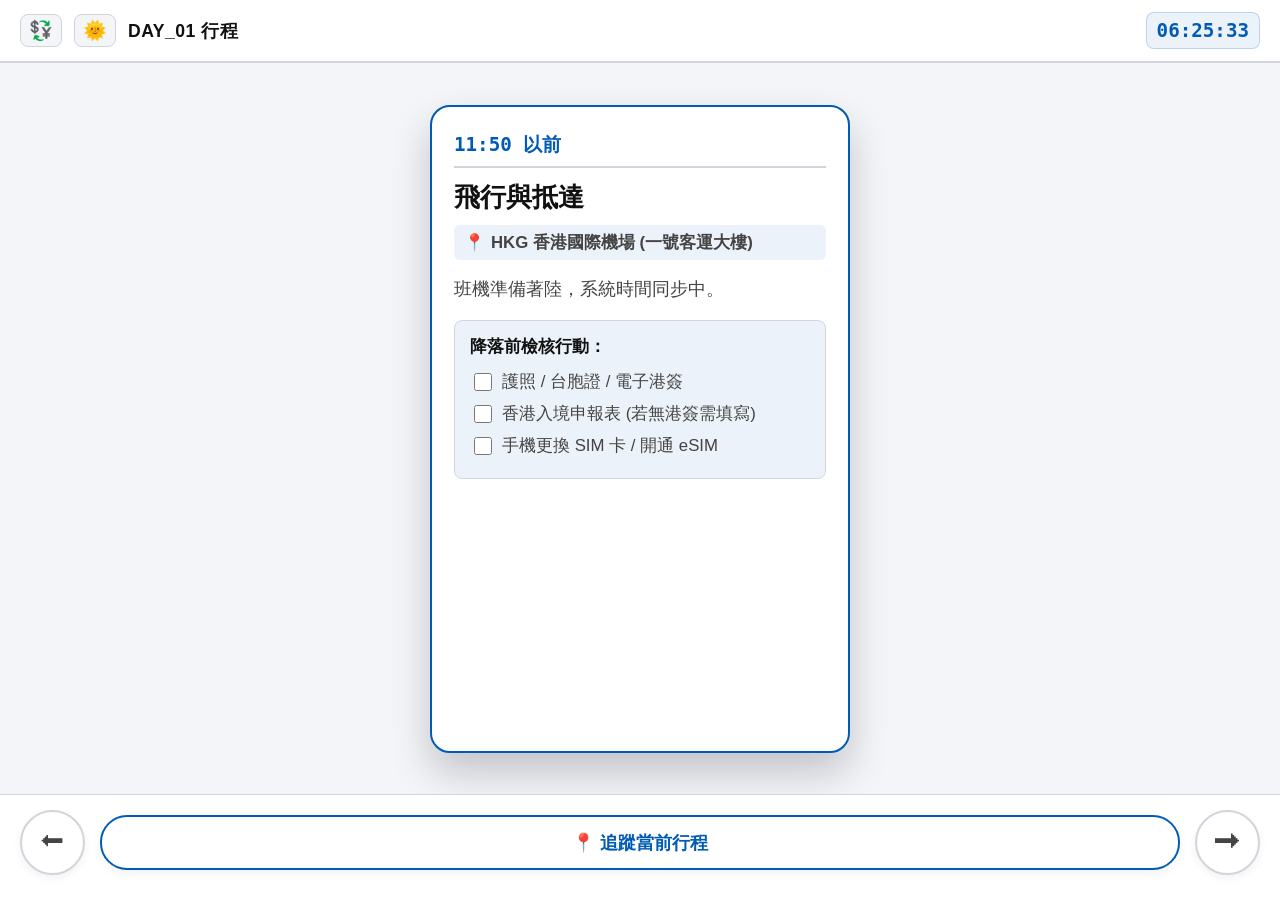
==== hk_day01.html @ 3b7c4118 "Add files via upload" ====
<!DOCTYPE html>
<html lang="zh-TW">
<head>
    <meta charset="UTF-8">
    <meta name="viewport" content="width=device-width, initial-scale=1.0">
    <title>HKG_DAY_01 | 香港登陸戰導覽</title>
    <style>
        :root {
            --bg-color: #f4f5f9;
            --text-main: #111111; 
            --text-sub: #444444;
            --tech-blue: #005bb5; 
            --tech-blue-light: rgba(0, 91, 181, 0.08);
            --card-bg: #ffffff;
            --border-color: #d1d5db;
            --tag-time: #e3f2fd;
            --tag-money: #fce4ec;
            --tag-star: #fff8e1;
            --tag-tip: #e8f5e9;
            --plan-b-bg: #fff3e0;
            --plan-b-border: #ffb74d;
        }

        /* 🌙 深色模式變數 */
        body.dark-mode {
            --bg-color: #121212; --text-main: #e0e0e0; --text-sub: #a0a0a0;
            --card-bg: #1e1e1e; --border-color: #333333;
            --tech-blue: #4da8da; --tech-blue-light: rgba(77, 168, 218, 0.15);
            --tag-time: #1a365d; --tag-money: #4a148c; --tag-star: #f57f17; --tag-tip: #1b5e20;
            --plan-b-bg: #3e2723; --plan-b-border: #ff9800;
        }

        body {
            background-color: var(--bg-color); color: var(--text-main);
            font-family: -apple-system, BlinkMacSystemFont, "Segoe UI", Roboto, sans-serif;
            margin: 0; padding: 0; height: 100vh; display: flex; flex-direction: column; overflow: hidden;
            transition: background-color 0.3s ease;
        }

        /* 頂部資訊列 */
        .sys-header {
            padding: 12px 20px; background: var(--card-bg); border-bottom: 2px solid var(--border-color);
            display: flex; justify-content: space-between; align-items: center; z-index: 20; position: relative;
            transition: background 0.3s ease, border-color 0.3s ease;
        }
        .header-left { display: flex; align-items: center; gap: 12px; }
        h1 { font-size: 1.1rem; font-weight: 800; margin: 0; color: var(--text-main); letter-spacing: 0.5px; }
        .theme-toggle { background: var(--bg-color); border: 1px solid var(--border-color); border-radius: 8px; font-size: 1.2rem; cursor: pointer; padding: 4px 8px; transition: all 0.2s; }
        .theme-toggle:active { transform: scale(0.9); }
        #live-clock { font-family: 'Consolas', monospace; font-size: 1.2rem; font-weight: 900; color: var(--tech-blue); background: var(--tech-blue-light); padding: 6px 10px; border-radius: 8px; border: 1px solid rgba(0, 91, 181, 0.2); }

        /* 💱 即時匯率面板 (浮動) */
        .currency-panel {
            position: absolute; top: 65px; left: 15px; background: var(--card-bg);
            border: 2px solid var(--tech-blue); border-radius: 12px; padding: 15px;
            box-shadow: 0 10px 30px rgba(0,0,0,0.2); z-index: 100;
            display: none; flex-direction: column; gap: 10px; width: 230px;
            transform-origin: top left; animation: scaleIn 0.2s ease-out forwards;
        }
        .currency-panel.show { display: flex; }
        .currency-panel input { padding: 10px; border: 1px solid var(--border-color); border-radius: 6px; font-size: 1.1rem; width: 100%; box-sizing: border-box; background: var(--bg-color); color: var(--text-main); font-weight: bold; }
        .currency-panel input:focus { outline: none; border-color: var(--tech-blue); }
        
        @keyframes scaleIn { from { opacity: 0; transform: scale(0.9); } to { opacity: 1; transform: scale(1); } }

        /* 卡牌疊放區 */
        .card-stack { flex-grow: 1; position: relative; display: flex; justify-content: center; align-items: center; perspective: 1000px; overflow: hidden; width: 100%; z-index: 1; }
        .card {
            position: absolute; width: 88%; max-width: 420px; height: 72vh; background: var(--card-bg);
            border: 2px solid var(--border-color); border-radius: 20px; padding: 25px 22px;
            box-shadow: 0 15px 35px rgba(0,0,0,0.1); display: flex; flex-direction: column; box-sizing: border-box;
            transition: transform 0.4s cubic-bezier(0.25, 0.8, 0.25, 1), opacity 0.4s ease, background 0.3s ease;
            opacity: 0; pointer-events: none; transform: translateX(100%) scale(0.9) rotate(4deg); overflow-y: auto; -webkit-overflow-scrolling: touch;
        }
        .card::-webkit-scrollbar { width: 4px; }
        .card::-webkit-scrollbar-thumb { background: var(--border-color); border-radius: 4px; }
        
        .card.active { opacity: 1; transform: translateX(0) scale(1) rotate(0deg); pointer-events: auto; border-color: var(--tech-blue); box-shadow: 0 20px 40px rgba(0, 0, 0, 0.2); z-index: 5; }
        .card.prev { transform: translateX(-100%) scale(0.9) rotate(-4deg); opacity: 0; z-index: 4; }

        /* 排版樣式 */
        .time { display: inline-block; font-family: 'Consolas', monospace; font-size: 1.2rem; font-weight: 800; color: var(--tech-blue); border-bottom: 2px solid var(--border-color); padding-bottom: 8px; margin-bottom: 12px; }
        .title { font-size: 1.65rem; font-weight: 800; margin: 0 0 10px 0; line-height: 1.35; color: var(--text-main); }
        .location-bar { display: flex; align-items: center; font-size: 1.05rem; font-weight: 700; color: var(--text-sub); margin-bottom: 15px; background: var(--tech-blue-light); padding: 6px 10px; border-radius: 6px; }
        .location-bar::before { content: '📍'; margin-right: 6px; }
        .desc { font-size: 1.1rem; color: var(--text-sub); margin: 0; line-height: 1.7; flex-grow: 1; }

        /* 🚀 戰術動線圖與時間軸 */
        .indoor-map { margin: 15px 0; background: var(--bg-color); border: 1px dashed var(--tech-blue); border-radius: 8px; padding: 15px; position: relative; transition: background 0.3s ease; }
        .indoor-map-title { font-family: 'Consolas', monospace; font-size: 0.95rem; color: var(--tech-blue); font-weight: bold; border-bottom: 1px solid rgba(0, 91, 181, 0.2); padding-bottom: 8px; margin-bottom: 15px; display: flex; align-items: center; gap: 8px; }
        .indoor-map-title::before { content: ''; display: inline-block; width: 8px; height: 8px; background: var(--tech-blue); animation: pulse 1.5s infinite; }
        .path-container { display: flex; flex-direction: column; position: relative; padding-left: 10px; }
        .path-node { display: flex; align-items: flex-start; gap: 15px; position: relative; padding-bottom: 20px; }
        .path-node:not(:last-child)::before { content: ''; position: absolute; left: 7px; top: 20px; bottom: 0; width: 2px; background: var(--border-color); }
        .p-dot { width: 16px; height: 16px; background: var(--card-bg); border: 3px solid var(--border-color); border-radius: 50%; z-index: 2; margin-top: 4px; }
        .path-node.active .p-dot { border-color: var(--tech-blue); background: var(--tech-blue); box-shadow: 0 0 12px rgba(0, 91, 181, 0.4); transform: scale(1.2); }
        .p-label { font-size: 1.05rem; font-weight: 600; color: var(--text-sub); line-height: 1.4; }
        .path-node.active .p-label { color: var(--text-main); font-weight: 800; }
        .p-sub { display: block; font-size: 0.95rem; font-weight: normal; color: var(--tech-blue); margin-top: 4px; }

        /* 儀表板數據文字 (DAY_01 專屬) */
        .live-data-row { display: flex; justify-content: space-between; align-items: center; margin-bottom: 12px; }
        .live-data-label { font-weight: bold; color: var(--text-sub); font-size: 1.05rem; }
        .live-data-value { font-size: 1.3rem; font-family: 'Consolas', monospace; font-weight: 900; }

        /* 標籤與備案 */
        .checklist { margin: 15px 0; padding: 12px 15px; background: var(--tech-blue-light); border: 1px solid var(--border-color); border-radius: 8px; }
        .checklist-title { font-weight: 800; color: var(--text-main); margin-bottom: 8px; font-size: 1.05rem; }
        .checklist label { display: flex; align-items: flex-start; margin-bottom: 8px; font-size: 1.05rem; color: var(--text-sub); line-height: 1.4;}
        .checklist input[type="checkbox"] { margin-right: 10px; width: 18px; height: 18px; margin-top: 3px; flex-shrink: 0;}

        .plan-b { margin-top: 15px; padding: 12px 15px; background: var(--plan-b-bg); border-left: 5px solid var(--plan-b-border); border-radius: 4px; font-size: 1.05rem; }
        .plan-b-title { font-weight: 800; color: #e65100; margin-bottom: 5px; font-size: 1.05rem; display: flex; align-items: center; gap: 6px; }

        .info-group { margin-top: 15px; display: flex; flex-direction: column; gap: 12px; }
        .tag-row { display: flex; align-items: flex-start; gap: 10px; }
        .tag { flex-shrink: 0; font-size: 0.95rem; font-weight: 800; padding: 4px 8px; border-radius: 6px; white-space: nowrap; }
        .tag-row p { margin: 0; font-size: 1.05rem; line-height: 1.5; color: var(--text-main); }
        .tag.t-time { background: var(--tag-time); color: #0277bd; }
        .tag.t-money { background: var(--tag-money); color: #c2185b; }
        .tag.t-star { background: var(--tag-star); color: #e65100; }
        .tag.t-tip { background: var(--tag-tip); color: #2e7d32; }

        body.dark-mode .tag.t-time { color: #81d4fa; }
        body.dark-mode .tag.t-money { color: #f48fb1; }
        body.dark-mode .tag.t-star { color: #ffcc80; }
        body.dark-mode .tag.t-tip { color: #a5d6a7; }

        /* 預算框 (DAY_01 專屬) */
        .data-box { margin-top: 20px; background: var(--bg-color); border: 1px solid var(--border-color); border-left: 5px solid var(--tech-blue); padding: 15px; font-family: 'Consolas', monospace; font-size: 1.05rem; display: flex; flex-direction: column; gap: 8px; border-radius: 6px; }
        body.dark-mode .data-box { background: #222; border-color: #444; }
        .data-box .total { margin-top: 8px; padding-top: 8px; border-top: 1px dashed var(--border-color); font-weight: 800; font-size: 1.25rem; color: #d93025; }

        /* 零流量 GPS 導航按鈕 */
        .nav-btn {
            display: flex; align-items: center; justify-content: center; width: 100%; padding: 14px 0;
            background: var(--card-bg); border: 2px solid var(--tech-blue); color: var(--tech-blue); border-radius: 10px;
            font-family: 'Consolas', monospace; font-size: 1.05rem; font-weight: 800; text-decoration: none;
            margin-top: 20px; transition: all 0.2s; gap: 8px; flex-shrink: 0;
        }
        .nav-btn:active { background: var(--tech-blue); color: #fff; transform: scale(0.98); }
        .nav-btn::before { content: '🗺️'; font-size: 1.2rem; }

        /* 底部操作按鈕 */
        .controls { padding: 15px 20px 25px 20px; display: flex; justify-content: space-between; align-items: center; background: var(--card-bg); border-top: 1px solid var(--border-color); z-index: 10; transition: background 0.3s ease; }
        .btn { width: 65px; height: 65px; border-radius: 50%; background: var(--card-bg); border: 2px solid var(--border-color); box-shadow: 0 4px 10px rgba(0,0,0,0.05); display: flex; justify-content: center; align-items: center; font-size: 1.6rem; color: var(--text-sub); cursor: pointer; transition: all 0.2s; -webkit-tap-highlight-color: transparent; }
        .btn:active { transform: scale(0.9); }
        .btn-center { flex-grow: 1; margin: 0 15px; height: 55px; border-radius: 27px; font-size: 1.15rem; border-color: var(--tech-blue); color: var(--tech-blue); font-weight: 800; }
        .btn-center:active { background: var(--tech-blue); color: #fff; }

        @keyframes pulse { 0%, 100% { opacity: 0.3; } 50% { opacity: 1; } }
    </style>
</head>
<body>

    <div class="sys-header">
        <div class="header-left">
            <button class="theme-toggle" id="btn-currency" onclick="toggleCurrency()" title="開啟匯率換算">💱</button>
            <button class="theme-toggle" id="theme-btn" onclick="toggleTheme()" title="切換深淺色">🌞</button>
            <h1>DAY_01 行程</h1>
        </div>
        <span id="live-clock">00:00:00</span>

        <div id="currency-panel" class="currency-panel">
            <div style="font-size: 0.95rem; font-weight: 800; color: var(--tech-blue); border-bottom: 1px dashed var(--border-color); padding-bottom: 5px;">匯率換算 (HKD ➔ TWD)</div>
            <input type="number" id="hkd-input" placeholder="輸入 HKD 金額" oninput="calcCurrency()">
            <div style="display: flex; justify-content: space-between; align-items: baseline; margin-top: 5px;">
                <span style="font-size: 0.9rem; color: var(--text-sub);">約合台幣：</span>
                <span style="font-size: 1.3rem; font-weight: 900; color: #d93025; font-family: 'Consolas', monospace;"><span id="twd-output">0</span></span>
            </div>
            <small id="rate-display" style="color:var(--text-sub); text-align: right; font-size: 0.75rem; display: block; margin-top: 4px;">準備獲取即時網路匯率...</small>
        </div>
    </div>

    <div class="card-stack" id="stack" onclick="closeCurrencyPanel()">
        
        <div class="card" data-start="00:00" data-end="11:50">
            <span class="time">11:50 以前</span>
            <h3 class="title">飛行與抵達</h3>
            <div class="location-bar">HKG 香港國際機場 (一號客運大樓)</div>
            <div class="desc">
                班機準備著陸，系統時間同步中。
                <div class="checklist">
                    <div class="checklist-title">降落前檢核行動：</div>
                    <label><input type="checkbox"> 護照 / 台胞證 / 電子港簽</label>
                    <label><input type="checkbox"> 香港入境申報表 (若無港簽需填寫)</label>
                    <label><input type="checkbox"> 手機更換 SIM 卡 / 開通 eSIM</label>
                </div>
            </div>
        </div>

        <div class="card" data-start="11:50" data-end="13:00">
            <span class="time">11:50 - 13:00</span>
            <h3 class="title">入境、領行李、緩衝</h3>
            <div class="location-bar">抵港大堂 (Arrival Hall)</div>
            <div class="desc">
                跟隨頭頂「抵港/行李認領」黃色指標前進。
                <div class="info-group">
                    <div class="tag-row"><span class="tag t-time">⏱ 耗時</span><p>預估通關與等行李約需 1 小時 10 分鐘。</p></div>
                </div>
            </div>
        </div>

        <div class="card" data-start="13:00" data-end="13:10">
            <span class="time">13:00 - 13:10</span>
            <h3 class="title">交通票券購入</h3>
            <div class="location-bar">接機大堂 A/B 區「客務中心」</div>
            <div class="desc">
                出海關抵達大廳後，完全不需要上下樓層。
                
                <div class="indoor-map">
                    <div class="indoor-map-title">TACTICAL ROUTE: 機場室內動線</div>
                    <div class="path-container">
                        <div class="path-node">
                            <div class="p-dot"></div>
                            <div class="p-label">海關檢查 & 綠色通道</div>
                        </div>
                        <div class="path-node active">
                            <div class="p-dot"></div>
                            <div class="p-label">
                                接機大堂 (Arrival Hall)
                                <span class="p-sub">📍 目標：走到大堂中央「圓形客務中心」購票</span>
                            </div>
                        </div>
                        <div class="path-node">
                            <div class="p-dot"></div>
                            <div class="p-label">
                                機場快線月台
                                <span class="p-sub">👉 買完票「正前方大門」直走即達</span>
                            </div>
                        </div>
                    </div>
                </div>

                <div class="data-box">
                    <span>> 項目: 機場快線車票 (機場 ➔ 香港站)</span>
                    <span class="total">> 總計: $170 HKD</span>
                </div>
            </div>
        </div>

        <div class="card" data-start="13:10" data-end="13:35">
            <span class="time">13:10 - 13:35</span>
            <h3 class="title">搭乘機場快線</h3>
            <div class="location-bar">往市區方向 (機場 ➔ 香港站)</div>
            <div class="desc">
                班次密集，每 10-15 分鐘一班車。車程極快，僅需 24 分鐘直達市區。
                
                <div class="indoor-map">
                    <div class="indoor-map-title">AEL LIVE SCHEDULE // 即時發車系統</div>
                    <div class="path-container" style="padding-left: 0; margin-top: 10px;">
                        <div class="live-data-row">
                            <span class="live-data-label">🚉 下班發車 (NEXT)</span>
                            <span id="ael-next-time" class="live-data-value" style="color: var(--text-main);">--:--</span>
                        </div>
                        <div class="live-data-row">
                            <span class="live-data-label">⏳ 距離發車倒數</span>
                            <span id="ael-countdown" class="live-data-value" style="color: #d93025;">--分 --秒</span>
                        </div>
                        <div class="live-data-row" style="border-top: 1px dashed var(--border-color); padding-top: 12px;">
                            <span class="live-data-label">🏁 抵達香港站 (ARR)</span>
                            <span id="ael-arr-time" class="live-data-value" style="color: var(--tech-blue);">--:--</span>
                        </div>
                    </div>
                </div>
            </div>
        </div>

        <div class="card" data-start="13:35" data-end="14:15">
            <span class="time">13:35 - 14:15</span>
            <h3 class="title">前往飯店 (轉乘)</h3>
            <div class="location-bar">香港站的士站 (Taxi Stand)</div>
            <div class="desc">
                抵達香港站後，依循「的士 (Taxi)」指標前往排班處。
                <div class="plan-b">
                    <div class="plan-b-title">🚖 給司機看的地址 (可截圖/放大)</div>
                    <b style="font-size: 1.2rem; color: #111;">灣仔 皇后大道東 373號<br>英皇駿景酒店 (The Emperor Hotel)</b>
                </div>
                <div class="info-group">
                    <div class="tag-row"><span class="tag t-money">💰 預算</span><p>跳表車資約 $50 - $70 HKD。注意：放後車廂的行李每件需額外加收 $6 HKD。</p></div>
                </div>
            </div>
            
            <a href="https://maps.google.com/?q=The+Emperor+Hotel+Hong+Kong" target="_blank" class="nav-btn">開啟 GPS 導航至飯店</a>
        </div>

        <div class="card" data-start="14:15" data-end="15:10">
            <span class="time">14:15 - 15:10</span>
            <h3 class="title">飯店入住與整頓</h3>
            <div class="location-bar">英皇駿景酒店 LOBBY</div>
            <div class="desc">
                辦理 Check-in 手續，卸下行李裝備。
                <div class="checklist">
                    <div class="checklist-title">入房確認：</div>
                    <label><input type="checkbox"> 確認是否備有「英規三角插頭」</label>
                    <label><input type="checkbox"> 護照鎖入保險箱，只帶隨身小包</label>
                    <label><input type="checkbox"> 攜帶八達通與足夠現金出門</label>
                </div>
            </div>
        </div>

        <div class="card" data-start="15:10" data-end="17:20">
            <span class="time">15:10 - 17:20</span>
            <h3 class="title">甘牌燒鵝 (遲午餐)</h3>
            <div class="location-bar">灣仔軒尼詩道226號</div>
            
            <div class="desc">
                連續多年榮獲米其林一星，全港最火紅燒臘。
                
                <div class="indoor-map">
                    <div class="indoor-map-title">TACTICAL ROUTE: 步行前往餐廳</div>
                    <div class="path-container">
                        <div class="path-node">
                            <div class="p-dot"></div>
                            <div class="p-label">出發：英皇駿景酒店</div>
                        </div>
                        <div class="path-node active">
                            <div class="p-dot"></div>
                            <div class="p-label">
                                沿「交加里」往北走至「灣仔道」
                                <span class="p-sub">🚶 順著灣仔市集方向步行約 10 分鐘</span>
                            </div>
                        </div>
                        <div class="path-node">
                            <div class="p-dot"></div>
                            <div class="p-label">
                                抵達：軒尼詩道 (近地鐵灣仔站)
                                <span class="p-sub">📍 看到門口大排長龍的店面即抵達</span>
                            </div>
                        </div>
                    </div>
                </div>

                <div class="info-group">
                    <div class="tag-row"><span class="tag t-time">⏱ 耗時</span><p>抵達後第一件事：先去門口抽號碼牌！下午時段預估排隊 40-60 分鐘。</p></div>
                    <div class="tag-row"><span class="tag t-star">⭐ 推薦</span><p>「燒鵝下庄」(鵝腿)、「肥燶叉燒」。</p></div>
                </div>
            </div>
            
            <a href="https://maps.google.com/?q=Kam's+Roast+Goose" target="_blank" class="nav-btn">開啟 GPS 導航至甘牌</a>
        </div>

        <div class="card" data-start="17:20" data-end="20:00">
            <span class="time">17:20 - 20:00</span>
            <h3 class="title">銅鑼灣小店巡禮</h3>
            <div class="location-bar">銅鑼灣商圈</div>
            
            <div class="desc">
                飯後移動，主攻當紅烘焙神店與逛街。
                
                <div class="indoor-map">
                    <div class="indoor-map-title">TACTICAL ROUTE: 叮叮車 / 步行</div>
                    <div class="path-container">
                        <div class="path-node">
                            <div class="p-dot"></div>
                            <div class="p-label">出發：甘牌燒鵝</div>
                        </div>
                        <div class="path-node active">
                            <div class="p-dot"></div>
                            <div class="p-label">
                                方案A (省力)：搭乘東行叮叮車
                                <span class="p-sub">🚃 搭 3 站於「百德新街」下車 ($3 HKD)</span>
                            </div>
                        </div>
                        <div class="path-node">
                            <div class="p-dot"></div>
                            <div class="p-label">
                                方案B (散步)：沿軒尼詩道直走
                                <span class="p-sub">🚶 步行約 15 分鐘可達銅鑼灣商圈</span>
                            </div>
                        </div>
                    </div>
                </div>

                <div class="info-group">
                    <div class="tag-row"><span class="tag t-star">⭐ Bakehouse</span><p>📍 啟超道16號。招牌：酸種蛋撻。</p></div>
                    <div class="tag-row"><span class="tag t-star">⭐ Hashtag B</span><p>📍 利園山道73號。招牌：拿破崙焦糖千層蛋撻。</p></div>
                </div>
            </div>

            <a href="https://maps.google.com/?q=Bakehouse+Causeway+Bay" target="_blank" class="nav-btn">開啟 GPS 導航至 Bakehouse</a>
        </div>

        <div class="card" data-start="20:00" data-end="21:35">
            <span class="time">20:00 - 21:35</span>
            <h3 class="title">華姐清湯腩 (晚餐)</h3>
            <div class="location-bar">天后電氣道13號</div>
            
            <div class="desc">
                米其林必比登推薦，湯頭用牛骨與多種藥材熬製。

                <div class="indoor-map">
                    <div class="indoor-map-title">TACTICAL ROUTE: 搭乘港鐵 (MTR)</div>
                    <div class="path-container">
                        <div class="path-node">
                            <div class="p-dot"></div>
                            <div class="p-label">出發：港鐵 銅鑼灣站 (藍線)</div>
                        </div>
                        <div class="path-node active">
                            <div class="p-dot"></div>
                            <div class="p-label">
                                往「柴灣」方向搭乘 1 站
                                <span class="p-sub">🚇 車程僅 2 分鐘，刷八達通進出</span>
                            </div>
                        </div>
                        <div class="path-node">
                            <div class="p-dot"></div>
                            <div class="p-label">
                                抵達：天后站 (A2 出口)
                                <span class="p-sub">📍 出站後過馬路到對面即達華姐</span>
                            </div>
                        </div>
                    </div>
                </div>

                <div class="info-group">
                    <div class="tag-row"><span class="tag t-star">⭐ 推薦</span><p>「清湯牛腩河粉」必點。另外他們的「蘿蔔」吸滿湯汁，是隱藏版神菜。</p></div>
                </div>
            </div>

            <a href="https://maps.google.com/?q=Sister+Wah+Hong+Kong" target="_blank" class="nav-btn">開啟 GPS 導航至華姐</a>
        </div>

        <div class="card" data-start="21:35" data-end="22:45">
            <span class="time">21:35 - 22:45</span>
            <h3 class="title">甜姨姨私房甜品</h3>
            <div class="location-bar">天后清風街13號</div>
            
            <div class="desc">
                體驗正宗香港人的夜生活：飯後糖水。

                <div class="indoor-map">
                    <div class="indoor-map-title">TACTICAL ROUTE: 巷弄步行</div>
                    <div class="path-container">
                        <div class="path-node">
                            <div class="p-dot"></div>
                            <div class="p-label">出發：華姐清湯腩</div>
                        </div>
                        <div class="path-node active">
                            <div class="p-dot"></div>
                            <div class="p-label">
                                沿「電氣道」往東走
                                <span class="p-sub">🚶 經過兩個路口後，右轉進入「清風街」</span>
                            </div>
                        </div>
                        <div class="path-node">
                            <div class="p-dot"></div>
                            <div class="p-label">
                                抵達：甜姨姨私房甜品
                                <span class="p-sub">📍 步行總耗時約 3~5 分鐘</span>
                            </div>
                        </div>
                    </div>
                </div>

                <div class="info-group">
                    <div class="tag-row"><span class="tag t-star">⭐ 推薦</span><p>榴槤甜品非常出名。若不吃榴槤，招牌「芒果神冰」或「芝麻糊豆腐花」絕不會出錯。</p></div>
                </div>
            </div>

            <a href="https://maps.google.com/?q=Auntie+Sweet+Tin+Hau" target="_blank" class="nav-btn">開啟 GPS 導航至甜姨姨</a>
        </div>

        <div class="card" data-start="22:45" data-end="23:59">
            <span class="time">22:45 - 23:30</span>
            <h3 class="title">搭乘叮叮車回飯店</h3>
            <div class="location-bar">上車點：琉璃街站 ➔ 皇后大道東</div>
            <div class="desc">
                搭乘雙層電車，以最便宜浪漫的方式結束第一天。
                <div class="info-group">
                    <div class="tag-row"><span class="tag t-tip">💡 搭車教學</span><p>1. 車頭螢幕確認方向為「西行」往跑馬地/堅尼地城方向。<br>2. <b>後門上車，不需刷卡</b>。<br>3. 直接上二樓搶最前排座位。<br>4. <b>前門下車，下車時刷八達通</b> ($3 HKD)。</p></div>
                </div>
            </div>
            
            <a href="https://maps.google.com/?q=The+Emperor+Hotel+Hong+Kong" target="_blank" class="nav-btn">開啟 GPS 導航回飯店</a>
        </div>

    </div>

    <div class="controls">
        <button class="btn" id="btn-prev" title="上一個行程">⬅</button>
        <button class="btn btn-center" id="btn-now">📍 追蹤當前行程</button>
        <button class="btn" id="btn-next" title="下一個行程">➡</button>
    </div>

    <script>
        const cards = document.querySelectorAll('.card');
        const stack = document.getElementById('stack');
        const currencyPanel = document.getElementById('currency-panel');
        let currentIndex = 0;

        // --- 💱 即時網路匯率核心邏輯 ---
        let currentRate = 4.1; 
        let isRateFetched = false;

        async function fetchRealTimeRate() {
            if (isRateFetched) return; 
            
            const rateDisplay = document.getElementById('rate-display');
            rateDisplay.textContent = '🔄 正在獲取最新網路匯率...';
            rateDisplay.style.color = 'var(--tech-blue)';

            try {
                const response = await fetch('https://open.er-api.com/v6/latest/HKD');
                const data = await response.json();

                if (data && data.rates && data.rates.TWD) {
                    currentRate = data.rates.TWD; 
                    isRateFetched = true;
                    rateDisplay.textContent = `✅ 最新匯率 1 HKD = ${currentRate.toFixed(2)} TWD`;
                    rateDisplay.style.color = '#2e7d32'; 
                    calcCurrency(); 
                } else {
                    throw new Error("API 格式不符");
                }
            } catch (error) {
                console.error("即時匯率抓取失敗，退回預設值：", error);
                rateDisplay.textContent = `⚠️ 處於離線狀態，使用預設匯率 1 : 4.1`;
                rateDisplay.style.color = '#d93025'; 
            }
        }

        function toggleCurrency() {
            currencyPanel.classList.toggle('show');
            if(currencyPanel.classList.contains('show')) {
                document.getElementById('hkd-input').focus();
                fetchRealTimeRate(); 
            }
        }
        
        function closeCurrencyPanel() {
            if(currencyPanel.classList.contains('show')) {
                currencyPanel.classList.remove('show');
            }
        }

        function calcCurrency() {
            const hkd = document.getElementById('hkd-input').value;
            document.getElementById('twd-output').textContent = hkd ? Math.round(hkd * currentRate) : 0;
        }

        // --- 核心導覽邏輯 ---
        function timeToMins(timeStr) {
            let parts = timeStr.split(':');
            return parseInt(parts[0], 10) * 60 + parseInt(parts[1], 10);
        }

        // --- 🕒 更新時鐘與 AEL 儀表板 (DAY_01 專屬邏輯) ---
        function updateSystemData() {
            const now = new Date();
            
            // 系統時間
            const timeString = 
                String(now.getHours()).padStart(2, '0') + ':' + 
                String(now.getMinutes()).padStart(2, '0') + ':' + 
                String(now.getSeconds()).padStart(2, '0');
            document.getElementById('live-clock').textContent = timeString;

            // 機場快線 (AEL) 即時倒數邏輯
            if(document.getElementById('ael-next-time')) {
                const currentMin = now.getMinutes();
                let minsToAdd = 10 - (currentMin % 10);
                
                let nextTrainTime = new Date(now.getTime());
                nextTrainTime.setMinutes(currentMin + minsToAdd);
                nextTrainTime.setSeconds(0);
                nextTrainTime.setMilliseconds(0);
                
                let nextTrainHour = nextTrainTime.getHours();
                let nextTrainMin = nextTrainTime.getMinutes();

                let diffMs = nextTrainTime - now;
                let diffMin = Math.floor(diffMs / 60000);
                let diffSec = Math.floor((diffMs % 60000) / 1000);

                let arrTime = new Date(nextTrainTime.getTime() + 24 * 60000);
                let arrHour = arrTime.getHours();
                let arrMin = arrTime.getMinutes();

                document.getElementById('ael-next-time').textContent = 
                    String(nextTrainHour).padStart(2, '0') + ':' + String(nextTrainMin).padStart(2, '0');
                document.getElementById('ael-countdown').textContent = 
                    String(diffMin).padStart(2, '0') + ' 分 ' + String(diffSec).padStart(2, '0') + ' 秒';
                document.getElementById('ael-arr-time').textContent = 
                    String(arrHour).padStart(2, '0') + ':' + String(arrMin).padStart(2, '0');
            }
        }

        function getActiveIndexByTime() {
            const now = new Date();
            const nowMins = now.getHours() * 60 + now.getMinutes();
            let targetIndex = cards.length - 1; 
            for (let i = 0; i < cards.length; i++) {
                if (nowMins >= timeToMins(cards[i].dataset.start) && nowMins < timeToMins(cards[i].dataset.end)) {
                    targetIndex = i; break;
                }
            }
            return targetIndex;
        }

        function renderCards() {
            cards.forEach((card, index) => {
                card.classList.remove('active', 'prev');
                if (index === currentIndex) { card.classList.add('active'); card.scrollTop = 0; } 
                else if (index < currentIndex) { card.classList.add('prev'); }
            });
            closeCurrencyPanel();
        }

        function goNext() { if (currentIndex < cards.length - 1) { currentIndex++; renderCards(); } }
        function goPrev() { if (currentIndex > 0) { currentIndex--; renderCards(); } }
        function jumpToNow() { currentIndex = getActiveIndexByTime(); renderCards(); }

        document.getElementById('btn-next').addEventListener('click', goNext);
        document.getElementById('btn-prev').addEventListener('click', goPrev);
        document.getElementById('btn-now').addEventListener('click', jumpToNow);

        // 滑動偵測
        let touchStartX = 0, touchStartY = 0;
        stack.addEventListener('touchstart', e => { touchStartX = e.changedTouches[0].screenX; touchStartY = e.changedTouches[0].screenY; }, {passive: true});
        stack.addEventListener('touchend', e => {
            let diffX = touchStartX - e.changedTouches[0].screenX;
            let diffY = Math.abs(touchStartY - e.changedTouches[0].screenY);
            if (diffY > Math.abs(diffX) && diffY > 50) return;
            if (diffX > 50) goNext(); else if (diffX < -50) goPrev();
        }, {passive: true});

        updateSystemData(); setInterval(updateSystemData, 1000); jumpToNow();

        // --- 🌙 深色模式邏輯 ---
        function toggleTheme() {
            document.body.classList.toggle('dark-mode');
            const btn = document.getElementById('theme-btn');
            btn.textContent = document.body.classList.contains('dark-mode') ? '🌜' : '🌞';
            closeCurrencyPanel();
        }
    </script>
</body>
</html>
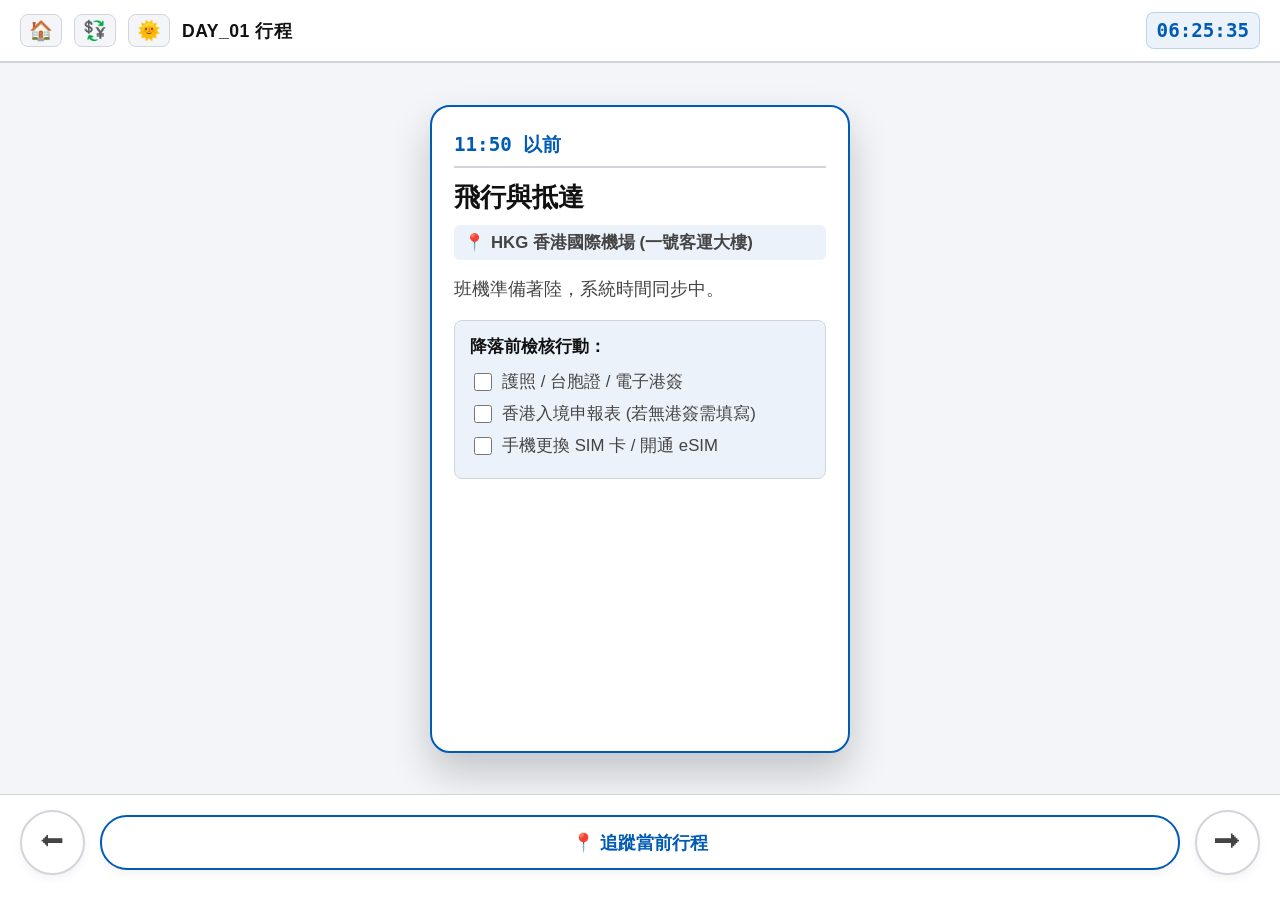
==== commit 160d2702: "Add files via upload" ====
--- a/hk_day01.html
+++ b/hk_day01.html
@@ -155,6 +155,7 @@
 
     <div class="sys-header">
         <div class="header-left">
+            <a href="index.html?hub=1" class="theme-toggle" style="text-decoration: none; display: flex; align-items: center; justify-content: center;" title="回主選單大廳">🏠</a>
             <button class="theme-toggle" id="btn-currency" onclick="toggleCurrency()" title="開啟匯率換算">💱</button>
             <button class="theme-toggle" id="theme-btn" onclick="toggleTheme()" title="切換深淺色">🌞</button>
             <h1>DAY_01 行程</h1>
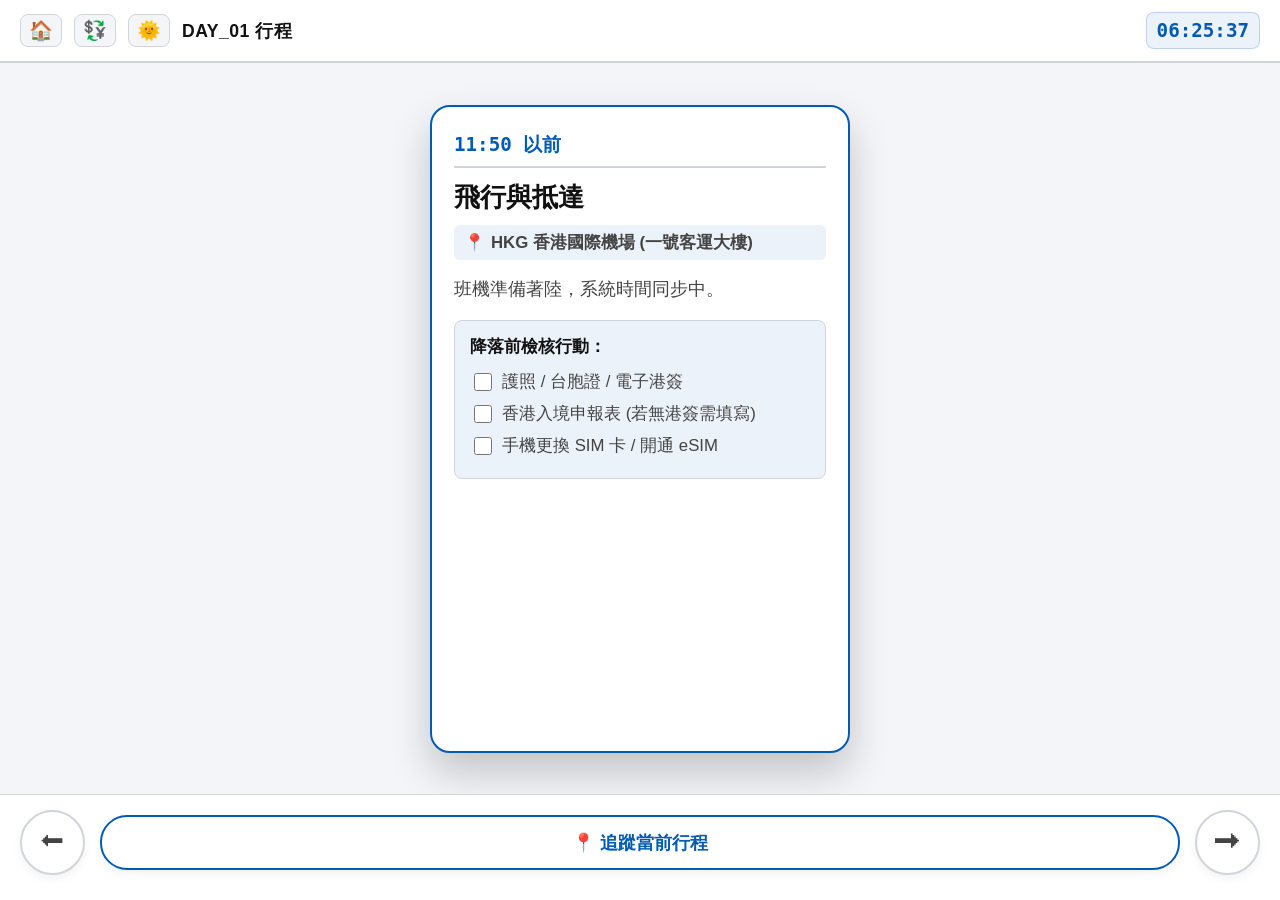
==== commit 8f0358b5: "Add files via upload" ====
--- a/hk_day01.html
+++ b/hk_day01.html
@@ -98,7 +98,7 @@
         .path-node.active .p-label { color: var(--text-main); font-weight: 800; }
         .p-sub { display: block; font-size: 0.95rem; font-weight: normal; color: var(--tech-blue); margin-top: 4px; }
 
-        /* 儀表板數據文字 (DAY_01 專屬) */
+        /* 儀表板數據文字 */
         .live-data-row { display: flex; justify-content: space-between; align-items: center; margin-bottom: 12px; }
         .live-data-label { font-weight: bold; color: var(--text-sub); font-size: 1.05rem; }
         .live-data-value { font-size: 1.3rem; font-family: 'Consolas', monospace; font-weight: 900; }
@@ -126,10 +126,10 @@
         body.dark-mode .tag.t-star { color: #ffcc80; }
         body.dark-mode .tag.t-tip { color: #a5d6a7; }
 
-        /* 預算框 (DAY_01 專屬) */
+        /* 預算框 */
         .data-box { margin-top: 20px; background: var(--bg-color); border: 1px solid var(--border-color); border-left: 5px solid var(--tech-blue); padding: 15px; font-family: 'Consolas', monospace; font-size: 1.05rem; display: flex; flex-direction: column; gap: 8px; border-radius: 6px; }
         body.dark-mode .data-box { background: #222; border-color: #444; }
-        .data-box .total { margin-top: 8px; padding-top: 8px; border-top: 1px dashed var(--border-color); font-weight: 800; font-size: 1.25rem; color: #d93025; }
+        .data-box .total { margin-top: 8px; padding-top: 8px; border-top: 1px dashed var(--border-color); font-weight: 800; font-size: 1.15rem; color: #d93025; }
 
         /* 零流量 GPS 導航按鈕 */
         .nav-btn {
@@ -235,7 +235,8 @@
 
                 <div class="data-box">
                     <span>> 項目: 機場快線車票 (機場 ➔ 香港站)</span>
-                    <span class="total">> 總計: $170 HKD</span>
+                    <span>> 規格: 雙人單趟套票</span>
+                    <span class="total">> 總計: $170 HKD (單人均攤 $85 HKD)</span>
                 </div>
             </div>
         </div>
@@ -278,7 +279,7 @@
                     <b style="font-size: 1.2rem; color: #111;">灣仔 皇后大道東 373號<br>英皇駿景酒店 (The Emperor Hotel)</b>
                 </div>
                 <div class="info-group">
-                    <div class="tag-row"><span class="tag t-money">💰 預算</span><p>跳表車資約 $50 - $70 HKD。注意：放後車廂的行李每件需額外加收 $6 HKD。</p></div>
+                    <div class="tag-row"><span class="tag t-money">💰 的士車資</span><p>跳表約 $50 - $70 HKD。行李放後車廂每件加收 $6 HKD。<b>總預估約 $82 HKD (單人均攤約 $41 HKD)</b>。</p></div>
                 </div>
             </div>
             
@@ -360,7 +361,7 @@
                             <div class="p-dot"></div>
                             <div class="p-label">
                                 方案A (省力)：搭乘東行叮叮車
-                                <span class="p-sub">🚃 搭 3 站於「百德新街」下車 ($3 HKD)</span>
+                                <span class="p-sub">🚃 搭 3 站於「百德新街」下車 (單人車資 $3 HKD，下車刷八達通)</span>
                             </div>
                         </div>
                         <div class="path-node">
@@ -374,6 +375,7 @@
                 </div>
 
                 <div class="info-group">
+                    <div class="tag-row"><span class="tag t-money">💰 叮叮車資</span><p>不論遠近單一費率，單人單趟皆為 $3 HKD。</p></div>
                     <div class="tag-row"><span class="tag t-star">⭐ Bakehouse</span><p>📍 啟超道16號。招牌：酸種蛋撻。</p></div>
                     <div class="tag-row"><span class="tag t-star">⭐ Hashtag B</span><p>📍 利園山道73號。招牌：拿破崙焦糖千層蛋撻。</p></div>
                 </div>
@@ -415,7 +417,8 @@
                 </div>
 
                 <div class="info-group">
-                    <div class="tag-row"><span class="tag t-star">⭐ 推薦</span><p>「清湯牛腩河粉」必點。另外他們的「蘿蔔」吸滿湯汁，是隱藏版神菜。</p></div>
+                    <div class="tag-row"><span class="tag t-money">💰 港鐵車資</span><p>銅鑼灣 ➔ 天后：單人八達通約 $5 HKD。</p></div>
+                    <div class="tag-row"><span class="tag t-star">⭐ 推薦必點</span><p>「清湯牛腩河粉」。另外他們的「蘿蔔」吸滿湯汁，是隱藏版神菜。</p></div>
                 </div>
             </div>
 
@@ -469,7 +472,8 @@
             <div class="desc">
                 搭乘雙層電車，以最便宜浪漫的方式結束第一天。
                 <div class="info-group">
-                    <div class="tag-row"><span class="tag t-tip">💡 搭車教學</span><p>1. 車頭螢幕確認方向為「西行」往跑馬地/堅尼地城方向。<br>2. <b>後門上車，不需刷卡</b>。<br>3. 直接上二樓搶最前排座位。<br>4. <b>前門下車，下車時刷八達通</b> ($3 HKD)。</p></div>
+                    <div class="tag-row"><span class="tag t-money">💰 叮叮車資</span><p>單人單趟皆為 $3 HKD。</p></div>
+                    <div class="tag-row"><span class="tag t-tip">💡 搭車教學</span><p>1. 車頭螢幕確認方向為「西行」往跑馬地/堅尼地城方向。<br>2. <b>後門上車，不需刷卡</b>。<br>3. 直接上二樓搶最前排座位。<br>4. <b>前門下車，下車時刷八達通</b>。</p></div>
                 </div>
             </div>
             
@@ -546,7 +550,7 @@
             return parseInt(parts[0], 10) * 60 + parseInt(parts[1], 10);
         }
 
-        // --- 🕒 更新時鐘與 AEL 儀表板 (DAY_01 專屬邏輯) ---
+        // --- 🕒 更新時鐘與 AEL 儀表板 ---
         function updateSystemData() {
             const now = new Date();
             
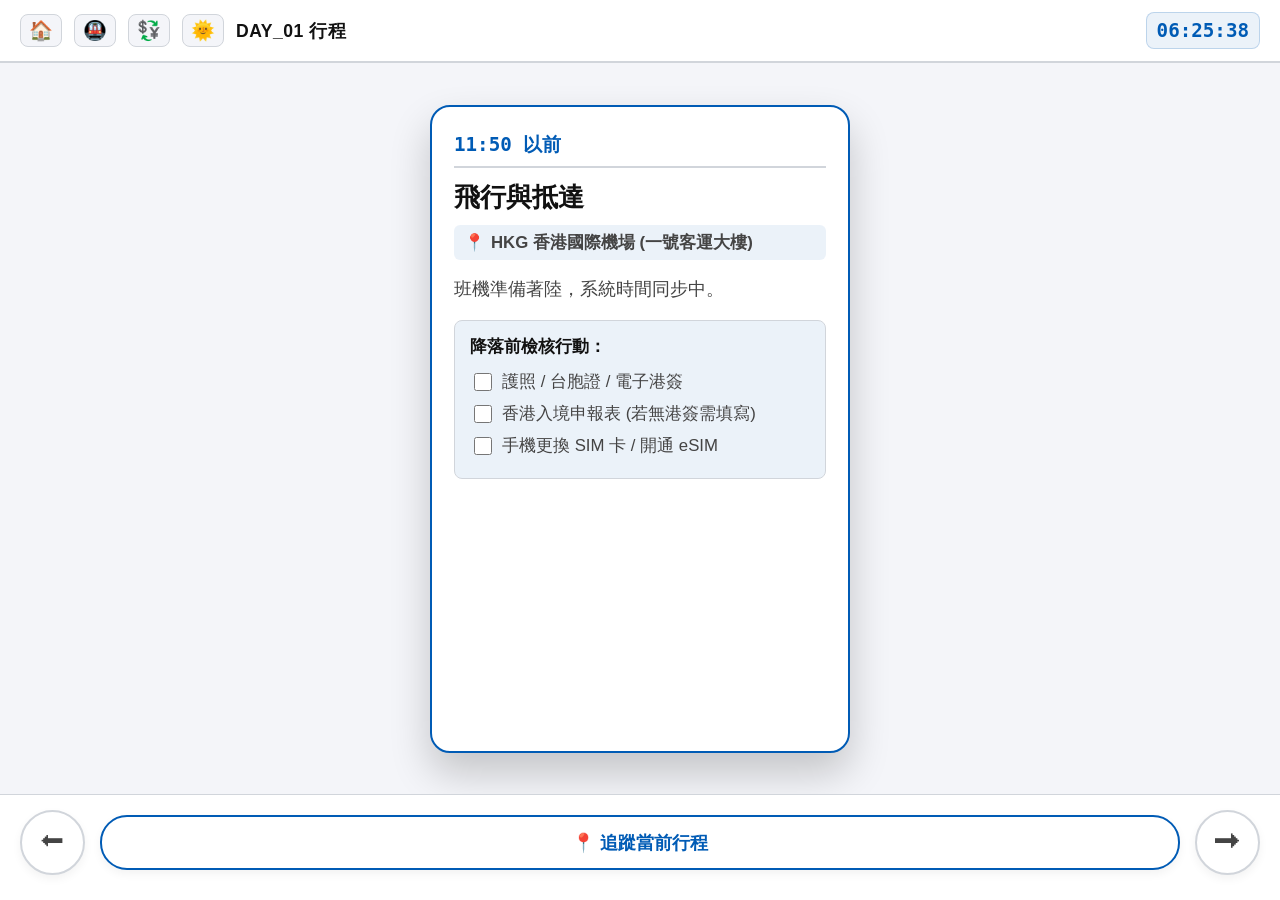
==== commit 65a14ebf: "Add files via upload" ====
--- a/hk_day01.html
+++ b/hk_day01.html
@@ -4,158 +4,13 @@
     <meta charset="UTF-8">
     <meta name="viewport" content="width=device-width, initial-scale=1.0">
     <title>HKG_DAY_01 | 香港登陸戰導覽</title>
-    <style>
-        :root {
-            --bg-color: #f4f5f9;
-            --text-main: #111111; 
-            --text-sub: #444444;
-            --tech-blue: #005bb5; 
-            --tech-blue-light: rgba(0, 91, 181, 0.08);
-            --card-bg: #ffffff;
-            --border-color: #d1d5db;
-            --tag-time: #e3f2fd;
-            --tag-money: #fce4ec;
-            --tag-star: #fff8e1;
-            --tag-tip: #e8f5e9;
-            --plan-b-bg: #fff3e0;
-            --plan-b-border: #ffb74d;
-        }
-
-        /* 🌙 深色模式變數 */
-        body.dark-mode {
-            --bg-color: #121212; --text-main: #e0e0e0; --text-sub: #a0a0a0;
-            --card-bg: #1e1e1e; --border-color: #333333;
-            --tech-blue: #4da8da; --tech-blue-light: rgba(77, 168, 218, 0.15);
-            --tag-time: #1a365d; --tag-money: #4a148c; --tag-star: #f57f17; --tag-tip: #1b5e20;
-            --plan-b-bg: #3e2723; --plan-b-border: #ff9800;
-        }
-
-        body {
-            background-color: var(--bg-color); color: var(--text-main);
-            font-family: -apple-system, BlinkMacSystemFont, "Segoe UI", Roboto, sans-serif;
-            margin: 0; padding: 0; height: 100vh; display: flex; flex-direction: column; overflow: hidden;
-            transition: background-color 0.3s ease;
-        }
-
-        /* 頂部資訊列 */
-        .sys-header {
-            padding: 12px 20px; background: var(--card-bg); border-bottom: 2px solid var(--border-color);
-            display: flex; justify-content: space-between; align-items: center; z-index: 20; position: relative;
-            transition: background 0.3s ease, border-color 0.3s ease;
-        }
-        .header-left { display: flex; align-items: center; gap: 12px; }
-        h1 { font-size: 1.1rem; font-weight: 800; margin: 0; color: var(--text-main); letter-spacing: 0.5px; }
-        .theme-toggle { background: var(--bg-color); border: 1px solid var(--border-color); border-radius: 8px; font-size: 1.2rem; cursor: pointer; padding: 4px 8px; transition: all 0.2s; }
-        .theme-toggle:active { transform: scale(0.9); }
-        #live-clock { font-family: 'Consolas', monospace; font-size: 1.2rem; font-weight: 900; color: var(--tech-blue); background: var(--tech-blue-light); padding: 6px 10px; border-radius: 8px; border: 1px solid rgba(0, 91, 181, 0.2); }
-
-        /* 💱 即時匯率面板 (浮動) */
-        .currency-panel {
-            position: absolute; top: 65px; left: 15px; background: var(--card-bg);
-            border: 2px solid var(--tech-blue); border-radius: 12px; padding: 15px;
-            box-shadow: 0 10px 30px rgba(0,0,0,0.2); z-index: 100;
-            display: none; flex-direction: column; gap: 10px; width: 230px;
-            transform-origin: top left; animation: scaleIn 0.2s ease-out forwards;
-        }
-        .currency-panel.show { display: flex; }
-        .currency-panel input { padding: 10px; border: 1px solid var(--border-color); border-radius: 6px; font-size: 1.1rem; width: 100%; box-sizing: border-box; background: var(--bg-color); color: var(--text-main); font-weight: bold; }
-        .currency-panel input:focus { outline: none; border-color: var(--tech-blue); }
-        
-        @keyframes scaleIn { from { opacity: 0; transform: scale(0.9); } to { opacity: 1; transform: scale(1); } }
-
-        /* 卡牌疊放區 */
-        .card-stack { flex-grow: 1; position: relative; display: flex; justify-content: center; align-items: center; perspective: 1000px; overflow: hidden; width: 100%; z-index: 1; }
-        .card {
-            position: absolute; width: 88%; max-width: 420px; height: 72vh; background: var(--card-bg);
-            border: 2px solid var(--border-color); border-radius: 20px; padding: 25px 22px;
-            box-shadow: 0 15px 35px rgba(0,0,0,0.1); display: flex; flex-direction: column; box-sizing: border-box;
-            transition: transform 0.4s cubic-bezier(0.25, 0.8, 0.25, 1), opacity 0.4s ease, background 0.3s ease;
-            opacity: 0; pointer-events: none; transform: translateX(100%) scale(0.9) rotate(4deg); overflow-y: auto; -webkit-overflow-scrolling: touch;
-        }
-        .card::-webkit-scrollbar { width: 4px; }
-        .card::-webkit-scrollbar-thumb { background: var(--border-color); border-radius: 4px; }
-        
-        .card.active { opacity: 1; transform: translateX(0) scale(1) rotate(0deg); pointer-events: auto; border-color: var(--tech-blue); box-shadow: 0 20px 40px rgba(0, 0, 0, 0.2); z-index: 5; }
-        .card.prev { transform: translateX(-100%) scale(0.9) rotate(-4deg); opacity: 0; z-index: 4; }
-
-        /* 排版樣式 */
-        .time { display: inline-block; font-family: 'Consolas', monospace; font-size: 1.2rem; font-weight: 800; color: var(--tech-blue); border-bottom: 2px solid var(--border-color); padding-bottom: 8px; margin-bottom: 12px; }
-        .title { font-size: 1.65rem; font-weight: 800; margin: 0 0 10px 0; line-height: 1.35; color: var(--text-main); }
-        .location-bar { display: flex; align-items: center; font-size: 1.05rem; font-weight: 700; color: var(--text-sub); margin-bottom: 15px; background: var(--tech-blue-light); padding: 6px 10px; border-radius: 6px; }
-        .location-bar::before { content: '📍'; margin-right: 6px; }
-        .desc { font-size: 1.1rem; color: var(--text-sub); margin: 0; line-height: 1.7; flex-grow: 1; }
-
-        /* 🚀 戰術動線圖與時間軸 */
-        .indoor-map { margin: 15px 0; background: var(--bg-color); border: 1px dashed var(--tech-blue); border-radius: 8px; padding: 15px; position: relative; transition: background 0.3s ease; }
-        .indoor-map-title { font-family: 'Consolas', monospace; font-size: 0.95rem; color: var(--tech-blue); font-weight: bold; border-bottom: 1px solid rgba(0, 91, 181, 0.2); padding-bottom: 8px; margin-bottom: 15px; display: flex; align-items: center; gap: 8px; }
-        .indoor-map-title::before { content: ''; display: inline-block; width: 8px; height: 8px; background: var(--tech-blue); animation: pulse 1.5s infinite; }
-        .path-container { display: flex; flex-direction: column; position: relative; padding-left: 10px; }
-        .path-node { display: flex; align-items: flex-start; gap: 15px; position: relative; padding-bottom: 20px; }
-        .path-node:not(:last-child)::before { content: ''; position: absolute; left: 7px; top: 20px; bottom: 0; width: 2px; background: var(--border-color); }
-        .p-dot { width: 16px; height: 16px; background: var(--card-bg); border: 3px solid var(--border-color); border-radius: 50%; z-index: 2; margin-top: 4px; }
-        .path-node.active .p-dot { border-color: var(--tech-blue); background: var(--tech-blue); box-shadow: 0 0 12px rgba(0, 91, 181, 0.4); transform: scale(1.2); }
-        .p-label { font-size: 1.05rem; font-weight: 600; color: var(--text-sub); line-height: 1.4; }
-        .path-node.active .p-label { color: var(--text-main); font-weight: 800; }
-        .p-sub { display: block; font-size: 0.95rem; font-weight: normal; color: var(--tech-blue); margin-top: 4px; }
-
-        /* 儀表板數據文字 */
-        .live-data-row { display: flex; justify-content: space-between; align-items: center; margin-bottom: 12px; }
-        .live-data-label { font-weight: bold; color: var(--text-sub); font-size: 1.05rem; }
-        .live-data-value { font-size: 1.3rem; font-family: 'Consolas', monospace; font-weight: 900; }
-
-        /* 標籤與備案 */
-        .checklist { margin: 15px 0; padding: 12px 15px; background: var(--tech-blue-light); border: 1px solid var(--border-color); border-radius: 8px; }
-        .checklist-title { font-weight: 800; color: var(--text-main); margin-bottom: 8px; font-size: 1.05rem; }
-        .checklist label { display: flex; align-items: flex-start; margin-bottom: 8px; font-size: 1.05rem; color: var(--text-sub); line-height: 1.4;}
-        .checklist input[type="checkbox"] { margin-right: 10px; width: 18px; height: 18px; margin-top: 3px; flex-shrink: 0;}
-
-        .plan-b { margin-top: 15px; padding: 12px 15px; background: var(--plan-b-bg); border-left: 5px solid var(--plan-b-border); border-radius: 4px; font-size: 1.05rem; }
-        .plan-b-title { font-weight: 800; color: #e65100; margin-bottom: 5px; font-size: 1.05rem; display: flex; align-items: center; gap: 6px; }
-
-        .info-group { margin-top: 15px; display: flex; flex-direction: column; gap: 12px; }
-        .tag-row { display: flex; align-items: flex-start; gap: 10px; }
-        .tag { flex-shrink: 0; font-size: 0.95rem; font-weight: 800; padding: 4px 8px; border-radius: 6px; white-space: nowrap; }
-        .tag-row p { margin: 0; font-size: 1.05rem; line-height: 1.5; color: var(--text-main); }
-        .tag.t-time { background: var(--tag-time); color: #0277bd; }
-        .tag.t-money { background: var(--tag-money); color: #c2185b; }
-        .tag.t-star { background: var(--tag-star); color: #e65100; }
-        .tag.t-tip { background: var(--tag-tip); color: #2e7d32; }
-
-        body.dark-mode .tag.t-time { color: #81d4fa; }
-        body.dark-mode .tag.t-money { color: #f48fb1; }
-        body.dark-mode .tag.t-star { color: #ffcc80; }
-        body.dark-mode .tag.t-tip { color: #a5d6a7; }
-
-        /* 預算框 */
-        .data-box { margin-top: 20px; background: var(--bg-color); border: 1px solid var(--border-color); border-left: 5px solid var(--tech-blue); padding: 15px; font-family: 'Consolas', monospace; font-size: 1.05rem; display: flex; flex-direction: column; gap: 8px; border-radius: 6px; }
-        body.dark-mode .data-box { background: #222; border-color: #444; }
-        .data-box .total { margin-top: 8px; padding-top: 8px; border-top: 1px dashed var(--border-color); font-weight: 800; font-size: 1.15rem; color: #d93025; }
-
-        /* 零流量 GPS 導航按鈕 */
-        .nav-btn {
-            display: flex; align-items: center; justify-content: center; width: 100%; padding: 14px 0;
-            background: var(--card-bg); border: 2px solid var(--tech-blue); color: var(--tech-blue); border-radius: 10px;
-            font-family: 'Consolas', monospace; font-size: 1.05rem; font-weight: 800; text-decoration: none;
-            margin-top: 20px; transition: all 0.2s; gap: 8px; flex-shrink: 0;
-        }
-        .nav-btn:active { background: var(--tech-blue); color: #fff; transform: scale(0.98); }
-        .nav-btn::before { content: '🗺️'; font-size: 1.2rem; }
-
-        /* 底部操作按鈕 */
-        .controls { padding: 15px 20px 25px 20px; display: flex; justify-content: space-between; align-items: center; background: var(--card-bg); border-top: 1px solid var(--border-color); z-index: 10; transition: background 0.3s ease; }
-        .btn { width: 65px; height: 65px; border-radius: 50%; background: var(--card-bg); border: 2px solid var(--border-color); box-shadow: 0 4px 10px rgba(0,0,0,0.05); display: flex; justify-content: center; align-items: center; font-size: 1.6rem; color: var(--text-sub); cursor: pointer; transition: all 0.2s; -webkit-tap-highlight-color: transparent; }
-        .btn:active { transform: scale(0.9); }
-        .btn-center { flex-grow: 1; margin: 0 15px; height: 55px; border-radius: 27px; font-size: 1.15rem; border-color: var(--tech-blue); color: var(--tech-blue); font-weight: 800; }
-        .btn-center:active { background: var(--tech-blue); color: #fff; }
-
-        @keyframes pulse { 0%, 100% { opacity: 0.3; } 50% { opacity: 1; } }
-    </style>
+    <link rel="stylesheet" href="common.css">
 </head>
 <body>
-
     <div class="sys-header">
         <div class="header-left">
             <a href="index.html?hub=1" class="theme-toggle" style="text-decoration: none; display: flex; align-items: center; justify-content: center;" title="回主選單大廳">🏠</a>
+            <button class="theme-toggle" id="btn-mtr" onclick="toggleMTR()" title="港鐵即時雷達">🚇</button>
             <button class="theme-toggle" id="btn-currency" onclick="toggleCurrency()" title="開啟匯率換算">💱</button>
             <button class="theme-toggle" id="theme-btn" onclick="toggleTheme()" title="切換深淺色">🌞</button>
             <h1>DAY_01 行程</h1>
@@ -171,13 +26,48 @@
             </div>
             <small id="rate-display" style="color:var(--text-sub); text-align: right; font-size: 0.75rem; display: block; margin-top: 4px;">準備獲取即時網路匯率...</small>
         </div>
+
+        <div id="mtr-panel" class="currency-panel" style="left: 55px; width: 260px;">
+            <div style="font-size: 0.95rem; font-weight: 800; color: var(--tech-blue); border-bottom: 1px dashed var(--border-color); padding-bottom: 5px;">點到點導航雷達</div>
+            <div class="mtr-selectors">
+                <select id="mtr-origin">
+                    <optgroup label="港島線 (藍)">
+                        <option value="ISL-WAC" selected>灣仔</option>
+                        <option value="ISL-CEN">中環</option><option value="ISL-CAB">銅鑼灣</option>
+                        <option value="ISL-TIH">天后</option><option value="ISL-SYP">西營盤</option>
+                    </optgroup>
+                    <optgroup label="荃灣線 (紅)">
+                        <option value="TWL-TST">尖沙咀</option><option value="TWL-MOK">旺角</option>
+                        <option value="TWL-JOR">佐敦</option><option value="TWL-SSP">深水埗</option>
+                    </optgroup>
+                </select>
+                <span style="display:flex; align-items:center; color:var(--text-sub);">➔</span>
+                <select id="mtr-dest">
+                    <optgroup label="港島線 (藍)">
+                        <option value="ISL-WAC">灣仔</option><option value="ISL-CEN">中環</option>
+                        <option value="ISL-CAB">銅鑼灣</option><option value="ISL-TIH">天后</option>
+                        <option value="ISL-SYP">西營盤</option>
+                    </optgroup>
+                    <optgroup label="荃灣線 (紅)">
+                        <option value="TWL-TST">尖沙咀</option><option value="TWL-MOK" selected>旺角</option>
+                        <option value="TWL-JOR">佐敦</option><option value="TWL-SSP">深水埗</option>
+                    </optgroup>
+                </select>
+            </div>
+            <button onclick="scanGlobalMTR()" style="background: var(--tech-blue); color: white; border: none; padding: 8px; border-radius: 6px; font-weight: bold; cursor: pointer; margin-top: 5px;">📡 掃描路線</button>
+            <div id="mtr-result" style="display: none; flex-direction: column; gap: 8px; margin-top: 10px; padding-top: 10px; border-top: 1px dashed var(--border-color);">
+                <div style="display: flex; justify-content: space-between;"><span style="color: var(--text-sub); font-size: 0.9rem;">距離下班車：</span><strong id="mtr-ttnt" style="color: #d93025; font-family: 'Consolas'; font-size: 1.1rem;">-- 分鐘</strong></div>
+                <div style="display: flex; justify-content: space-between;"><span style="color: var(--text-sub); font-size: 0.9rem;">上車時間：</span><strong id="mtr-board-time" style="color: var(--text-main); font-family: 'Consolas'; font-size: 1.1rem;">--:--</strong></div>
+                <div style="display: flex; justify-content: space-between;"><span style="color: var(--text-sub); font-size: 0.9rem;">預估車程：</span><strong id="mtr-journey-time" style="color: var(--text-main); font-family: 'Consolas'; font-size: 1.1rem;">-- 分鐘</strong></div>
+                <div style="display: flex; justify-content: space-between; align-items: center; background: var(--tech-blue-light); padding: 5px; border-radius: 4px;"><span style="color: var(--tech-blue); font-weight: bold; font-size: 0.9rem;">🎯 預計抵達：</span><strong id="mtr-arrive-time" style="color: var(--tech-blue); font-family: 'Consolas'; font-size: 1.3rem;">--:--</strong></div>
+            </div>
+            <small id="mtr-status" style="color:var(--text-sub); text-align: center; font-size: 0.75rem; margin-top: 5px;">選擇起終點並點擊掃描</small>
+        </div>
     </div>
 
     <div class="card-stack" id="stack" onclick="closeCurrencyPanel()">
-        
         <div class="card" data-start="00:00" data-end="11:50">
-            <span class="time">11:50 以前</span>
-            <h3 class="title">飛行與抵達</h3>
+            <span class="time">11:50 以前</span><h3 class="title">飛行與抵達</h3>
             <div class="location-bar">HKG 香港國際機場 (一號客運大樓)</div>
             <div class="desc">
                 班機準備著陸，系統時間同步中。
@@ -191,292 +81,109 @@
         </div>
 
         <div class="card" data-start="11:50" data-end="13:00">
-            <span class="time">11:50 - 13:00</span>
-            <h3 class="title">入境、領行李、緩衝</h3>
+            <span class="time">11:50 - 13:00</span><h3 class="title">入境、領行李、緩衝</h3>
             <div class="location-bar">抵港大堂 (Arrival Hall)</div>
             <div class="desc">
-                跟隨頭頂「抵港/行李認領」黃色指標前進。
-                <div class="info-group">
-                    <div class="tag-row"><span class="tag t-time">⏱ 耗時</span><p>預估通關與等行李約需 1 小時 10 分鐘。</p></div>
-                </div>
+                跟隨頭頂「抵港/行李認領」黃色指標前進。<div class="info-group"><div class="tag-row"><span class="tag t-time">⏱ 耗時</span><p>預估通關與等行李約需 1 小時 10 分鐘。</p></div></div>
             </div>
         </div>
 
         <div class="card" data-start="13:00" data-end="13:10">
-            <span class="time">13:00 - 13:10</span>
-            <h3 class="title">交通票券購入</h3>
+            <span class="time">13:00 - 13:10</span><h3 class="title">交通票券購入</h3>
             <div class="location-bar">接機大堂 A/B 區「客務中心」</div>
-            <div class="desc">
-                出海關抵達大廳後，完全不需要上下樓層。
-                
-                <div class="indoor-map">
-                    <div class="indoor-map-title">TACTICAL ROUTE: 機場室內動線</div>
-                    <div class="path-container">
-                        <div class="path-node">
-                            <div class="p-dot"></div>
-                            <div class="p-label">海關檢查 & 綠色通道</div>
-                        </div>
-                        <div class="path-node active">
-                            <div class="p-dot"></div>
-                            <div class="p-label">
-                                接機大堂 (Arrival Hall)
-                                <span class="p-sub">📍 目標：走到大堂中央「圓形客務中心」購票</span>
-                            </div>
-                        </div>
-                        <div class="path-node">
-                            <div class="p-dot"></div>
-                            <div class="p-label">
-                                機場快線月台
-                                <span class="p-sub">👉 買完票「正前方大門」直走即達</span>
-                            </div>
-                        </div>
-                    </div>
-                </div>
-
-                <div class="data-box">
-                    <span>> 項目: 機場快線車票 (機場 ➔ 香港站)</span>
-                    <span>> 規格: 雙人單趟套票</span>
-                    <span class="total">> 總計: $170 HKD (單人均攤 $85 HKD)</span>
-                </div>
-            </div>
+            <div class="desc">出海關抵達大廳後，完全不需要上下樓層。</div>
         </div>
 
         <div class="card" data-start="13:10" data-end="13:35">
-            <span class="time">13:10 - 13:35</span>
-            <h3 class="title">搭乘機場快線</h3>
+            <span class="time">13:10 - 13:35</span><h3 class="title">搭乘機場快線</h3>
             <div class="location-bar">往市區方向 (機場 ➔ 香港站)</div>
             <div class="desc">
                 班次密集，每 10-15 分鐘一班車。車程極快，僅需 24 分鐘直達市區。
                 
-                <div class="indoor-map">
-                    <div class="indoor-map-title">AEL LIVE SCHEDULE // 即時發車系統</div>
-                    <div class="path-container" style="padding-left: 0; margin-top: 10px;">
-                        <div class="live-data-row">
-                            <span class="live-data-label">🚉 下班發車 (NEXT)</span>
-                            <span id="ael-next-time" class="live-data-value" style="color: var(--text-main);">--:--</span>
+                <div class="card-mtr-widget" data-from="AEL-AIR" data-to="AEL-HOK">
+                    <div class="w-header">
+                        <span class="w-title">🚇 戰術雷達：機場 ➔ 香港站</span>
+                        <button class="w-btn" onclick="scanCardMTR(this)">掃描班次</button>
+                    </div>
+                    <div class="w-result">
+                        <div class="w-row"><span>預估車程：</span><span class="w-val j-time">--</span></div>
+                        <div class="w-row"><span>下一班車：</span><span class="w-val n-train" style="color:#d93025;">--</span></div>
+                        <div class="w-row" style="border-top:1px solid rgba(0,0,0,0.1); padding-top:8px;">
+                            <span style="color:var(--tech-blue); font-weight:bold;">🎯 預計抵達：</span>
+                            <span class="w-val a-time" style="color:var(--tech-blue); font-size: 1.3rem;">--:--</span>
                         </div>
-                        <div class="live-data-row">
-                            <span class="live-data-label">⏳ 距離發車倒數</span>
-                            <span id="ael-countdown" class="live-data-value" style="color: #d93025;">--分 --秒</span>
+                    </div>
+                </div>
+
+            </div>
+        </div>
+
+        <div class="card" data-start="13:35" data-end="14:15">
+            <span class="time">13:35 - 14:15</span><h3 class="title">前往飯店 (轉乘)</h3>
+            <div class="location-bar">香港站的士站 (Taxi Stand)</div>
+            <div class="desc">
+                抵達香港站後，依循「的士 (Taxi)」指標前往排班處。
+                <div class="plan-b"><div class="plan-b-title">🚖 給司機看的地址 (可截圖/放大)</div><b style="font-size: 1.2rem; color: #111;">灣仔 皇后大道東 373號<br>英皇駿景酒店 (The Emperor Hotel)</b></div>
+            </div>
+            <a href="https://maps.google.com/?q=The+Emperor+Hotel+Hong+Kong" target="_blank" class="nav-btn">開啟 GPS 導航至飯店</a>
+        </div>
+
+        <div class="card" data-start="14:15" data-end="15:10">
+            <span class="time">14:15 - 15:10</span><h3 class="title">飯店入住與整頓</h3>
+            <div class="location-bar">英皇駿景酒店 LOBBY</div>
+            <div class="desc">辦理 Check-in 手續，卸下行李裝備。</div>
+        </div>
+
+        <div class="card" data-start="15:10" data-end="17:20">
+            <span class="time">15:10 - 17:20</span><h3 class="title">甘牌燒鵝 (遲午餐)</h3>
+            <div class="location-bar">灣仔軒尼詩道226號</div>
+            <div class="desc">連續多年榮獲米其林一星，全港最火紅燒臘。<div class="info-group"><div class="tag-row"><span class="tag t-time">⏱ 耗時</span><p>抵達後第一件事：先去門口抽號碼牌！下午時段預估排隊 40-60 分鐘。</p></div></div></div>
+            <a href="https://maps.google.com/?q=Kam's+Roast+Goose" target="_blank" class="nav-btn">開啟 GPS 導航至甘牌</a>
+        </div>
+
+        <div class="card" data-start="17:20" data-end="20:00">
+            <span class="time">17:20 - 20:00</span><h3 class="title">銅鑼灣小店巡禮</h3>
+            <div class="location-bar">銅鑼灣商圈</div>
+            <div class="desc">飯後移動，主攻當紅烘焙神店與逛街。</div>
+            <a href="https://maps.google.com/?q=Bakehouse+Causeway+Bay" target="_blank" class="nav-btn">開啟 GPS 導航至 Bakehouse</a>
+        </div>
+
+        <div class="card" data-start="20:00" data-end="21:35">
+            <span class="time">20:00 - 21:35</span><h3 class="title">華姐清湯腩 (晚餐)</h3>
+            <div class="location-bar">天后電氣道13號</div>
+            <div class="desc">
+                米其林必比登推薦，湯頭用牛骨與多種藥材熬製。
+
+                <div class="card-mtr-widget" data-from="ISL-CAB" data-to="ISL-TIH">
+                    <div class="w-header">
+                        <span class="w-title">🚇 戰術雷達：銅鑼灣 ➔ 天后</span>
+                        <button class="w-btn" onclick="scanCardMTR(this)">掃描班次</button>
+                    </div>
+                    <div class="w-result">
+                        <div class="w-row"><span>預估車程：</span><span class="w-val j-time">--</span></div>
+                        <div class="w-row"><span>下一班車：</span><span class="w-val n-train" style="color:#d93025;">--</span></div>
+                        <div class="w-row" style="border-top:1px solid rgba(0,0,0,0.1); padding-top:8px;">
+                            <span style="color:var(--tech-blue); font-weight:bold;">🎯 預計抵達：</span>
+                            <span class="w-val a-time" style="color:var(--tech-blue); font-size: 1.3rem;">--:--</span>
                         </div>
-                        <div class="live-data-row" style="border-top: 1px dashed var(--border-color); padding-top: 12px;">
-                            <span class="live-data-label">🏁 抵達香港站 (ARR)</span>
-                            <span id="ael-arr-time" class="live-data-value" style="color: var(--tech-blue);">--:--</span>
-                        </div>
                     </div>
                 </div>
-            </div>
-        </div>
-
-        <div class="card" data-start="13:35" data-end="14:15">
-            <span class="time">13:35 - 14:15</span>
-            <h3 class="title">前往飯店 (轉乘)</h3>
-            <div class="location-bar">香港站的士站 (Taxi Stand)</div>
-            <div class="desc">
-                抵達香港站後，依循「的士 (Taxi)」指標前往排班處。
-                <div class="plan-b">
-                    <div class="plan-b-title">🚖 給司機看的地址 (可截圖/放大)</div>
-                    <b style="font-size: 1.2rem; color: #111;">灣仔 皇后大道東 373號<br>英皇駿景酒店 (The Emperor Hotel)</b>
-                </div>
-                <div class="info-group">
-                    <div class="tag-row"><span class="tag t-money">💰 的士車資</span><p>跳表約 $50 - $70 HKD。行李放後車廂每件加收 $6 HKD。<b>總預估約 $82 HKD (單人均攤約 $41 HKD)</b>。</p></div>
-                </div>
-            </div>
-            
-            <a href="https://maps.google.com/?q=The+Emperor+Hotel+Hong+Kong" target="_blank" class="nav-btn">開啟 GPS 導航至飯店</a>
-        </div>
-
-        <div class="card" data-start="14:15" data-end="15:10">
-            <span class="time">14:15 - 15:10</span>
-            <h3 class="title">飯店入住與整頓</h3>
-            <div class="location-bar">英皇駿景酒店 LOBBY</div>
-            <div class="desc">
-                辦理 Check-in 手續，卸下行李裝備。
-                <div class="checklist">
-                    <div class="checklist-title">入房確認：</div>
-                    <label><input type="checkbox"> 確認是否備有「英規三角插頭」</label>
-                    <label><input type="checkbox"> 護照鎖入保險箱，只帶隨身小包</label>
-                    <label><input type="checkbox"> 攜帶八達通與足夠現金出門</label>
-                </div>
-            </div>
-        </div>
-
-        <div class="card" data-start="15:10" data-end="17:20">
-            <span class="time">15:10 - 17:20</span>
-            <h3 class="title">甘牌燒鵝 (遲午餐)</h3>
-            <div class="location-bar">灣仔軒尼詩道226號</div>
-            
-            <div class="desc">
-                連續多年榮獲米其林一星，全港最火紅燒臘。
-                
-                <div class="indoor-map">
-                    <div class="indoor-map-title">TACTICAL ROUTE: 步行前往餐廳</div>
-                    <div class="path-container">
-                        <div class="path-node">
-                            <div class="p-dot"></div>
-                            <div class="p-label">出發：英皇駿景酒店</div>
-                        </div>
-                        <div class="path-node active">
-                            <div class="p-dot"></div>
-                            <div class="p-label">
-                                沿「交加里」往北走至「灣仔道」
-                                <span class="p-sub">🚶 順著灣仔市集方向步行約 10 分鐘</span>
-                            </div>
-                        </div>
-                        <div class="path-node">
-                            <div class="p-dot"></div>
-                            <div class="p-label">
-                                抵達：軒尼詩道 (近地鐵灣仔站)
-                                <span class="p-sub">📍 看到門口大排長龍的店面即抵達</span>
-                            </div>
-                        </div>
-                    </div>
-                </div>
-
-                <div class="info-group">
-                    <div class="tag-row"><span class="tag t-time">⏱ 耗時</span><p>抵達後第一件事：先去門口抽號碼牌！下午時段預估排隊 40-60 分鐘。</p></div>
-                    <div class="tag-row"><span class="tag t-star">⭐ 推薦</span><p>「燒鵝下庄」(鵝腿)、「肥燶叉燒」。</p></div>
-                </div>
-            </div>
-            
-            <a href="https://maps.google.com/?q=Kam's+Roast+Goose" target="_blank" class="nav-btn">開啟 GPS 導航至甘牌</a>
-        </div>
-
-        <div class="card" data-start="17:20" data-end="20:00">
-            <span class="time">17:20 - 20:00</span>
-            <h3 class="title">銅鑼灣小店巡禮</h3>
-            <div class="location-bar">銅鑼灣商圈</div>
-            
-            <div class="desc">
-                飯後移動，主攻當紅烘焙神店與逛街。
-                
-                <div class="indoor-map">
-                    <div class="indoor-map-title">TACTICAL ROUTE: 叮叮車 / 步行</div>
-                    <div class="path-container">
-                        <div class="path-node">
-                            <div class="p-dot"></div>
-                            <div class="p-label">出發：甘牌燒鵝</div>
-                        </div>
-                        <div class="path-node active">
-                            <div class="p-dot"></div>
-                            <div class="p-label">
-                                方案A (省力)：搭乘東行叮叮車
-                                <span class="p-sub">🚃 搭 3 站於「百德新街」下車 (單人車資 $3 HKD，下車刷八達通)</span>
-                            </div>
-                        </div>
-                        <div class="path-node">
-                            <div class="p-dot"></div>
-                            <div class="p-label">
-                                方案B (散步)：沿軒尼詩道直走
-                                <span class="p-sub">🚶 步行約 15 分鐘可達銅鑼灣商圈</span>
-                            </div>
-                        </div>
-                    </div>
-                </div>
-
-                <div class="info-group">
-                    <div class="tag-row"><span class="tag t-money">💰 叮叮車資</span><p>不論遠近單一費率，單人單趟皆為 $3 HKD。</p></div>
-                    <div class="tag-row"><span class="tag t-star">⭐ Bakehouse</span><p>📍 啟超道16號。招牌：酸種蛋撻。</p></div>
-                    <div class="tag-row"><span class="tag t-star">⭐ Hashtag B</span><p>📍 利園山道73號。招牌：拿破崙焦糖千層蛋撻。</p></div>
-                </div>
-            </div>
-
-            <a href="https://maps.google.com/?q=Bakehouse+Causeway+Bay" target="_blank" class="nav-btn">開啟 GPS 導航至 Bakehouse</a>
-        </div>
-
-        <div class="card" data-start="20:00" data-end="21:35">
-            <span class="time">20:00 - 21:35</span>
-            <h3 class="title">華姐清湯腩 (晚餐)</h3>
-            <div class="location-bar">天后電氣道13號</div>
-            
-            <div class="desc">
-                米其林必比登推薦，湯頭用牛骨與多種藥材熬製。
-
-                <div class="indoor-map">
-                    <div class="indoor-map-title">TACTICAL ROUTE: 搭乘港鐵 (MTR)</div>
-                    <div class="path-container">
-                        <div class="path-node">
-                            <div class="p-dot"></div>
-                            <div class="p-label">出發：港鐵 銅鑼灣站 (藍線)</div>
-                        </div>
-                        <div class="path-node active">
-                            <div class="p-dot"></div>
-                            <div class="p-label">
-                                往「柴灣」方向搭乘 1 站
-                                <span class="p-sub">🚇 車程僅 2 分鐘，刷八達通進出</span>
-                            </div>
-                        </div>
-                        <div class="path-node">
-                            <div class="p-dot"></div>
-                            <div class="p-label">
-                                抵達：天后站 (A2 出口)
-                                <span class="p-sub">📍 出站後過馬路到對面即達華姐</span>
-                            </div>
-                        </div>
-                    </div>
-                </div>
-
-                <div class="info-group">
-                    <div class="tag-row"><span class="tag t-money">💰 港鐵車資</span><p>銅鑼灣 ➔ 天后：單人八達通約 $5 HKD。</p></div>
-                    <div class="tag-row"><span class="tag t-star">⭐ 推薦必點</span><p>「清湯牛腩河粉」。另外他們的「蘿蔔」吸滿湯汁，是隱藏版神菜。</p></div>
-                </div>
-            </div>
-
+
+            </div>
             <a href="https://maps.google.com/?q=Sister+Wah+Hong+Kong" target="_blank" class="nav-btn">開啟 GPS 導航至華姐</a>
         </div>
 
         <div class="card" data-start="21:35" data-end="22:45">
-            <span class="time">21:35 - 22:45</span>
-            <h3 class="title">甜姨姨私房甜品</h3>
+            <span class="time">21:35 - 22:45</span><h3 class="title">甜姨姨私房甜品</h3>
             <div class="location-bar">天后清風街13號</div>
-            
-            <div class="desc">
-                體驗正宗香港人的夜生活：飯後糖水。
-
-                <div class="indoor-map">
-                    <div class="indoor-map-title">TACTICAL ROUTE: 巷弄步行</div>
-                    <div class="path-container">
-                        <div class="path-node">
-                            <div class="p-dot"></div>
-                            <div class="p-label">出發：華姐清湯腩</div>
-                        </div>
-                        <div class="path-node active">
-                            <div class="p-dot"></div>
-                            <div class="p-label">
-                                沿「電氣道」往東走
-                                <span class="p-sub">🚶 經過兩個路口後，右轉進入「清風街」</span>
-                            </div>
-                        </div>
-                        <div class="path-node">
-                            <div class="p-dot"></div>
-                            <div class="p-label">
-                                抵達：甜姨姨私房甜品
-                                <span class="p-sub">📍 步行總耗時約 3~5 分鐘</span>
-                            </div>
-                        </div>
-                    </div>
-                </div>
-
-                <div class="info-group">
-                    <div class="tag-row"><span class="tag t-star">⭐ 推薦</span><p>榴槤甜品非常出名。若不吃榴槤，招牌「芒果神冰」或「芝麻糊豆腐花」絕不會出錯。</p></div>
-                </div>
-            </div>
-
+            <div class="desc">體驗正宗香港人的夜生活：飯後糖水。</div>
             <a href="https://maps.google.com/?q=Auntie+Sweet+Tin+Hau" target="_blank" class="nav-btn">開啟 GPS 導航至甜姨姨</a>
         </div>
 
         <div class="card" data-start="22:45" data-end="23:59">
-            <span class="time">22:45 - 23:30</span>
-            <h3 class="title">搭乘叮叮車回飯店</h3>
+            <span class="time">22:45 - 23:30</span><h3 class="title">搭乘叮叮車回飯店</h3>
             <div class="location-bar">上車點：琉璃街站 ➔ 皇后大道東</div>
-            <div class="desc">
-                搭乘雙層電車，以最便宜浪漫的方式結束第一天。
-                <div class="info-group">
-                    <div class="tag-row"><span class="tag t-money">💰 叮叮車資</span><p>單人單趟皆為 $3 HKD。</p></div>
-                    <div class="tag-row"><span class="tag t-tip">💡 搭車教學</span><p>1. 車頭螢幕確認方向為「西行」往跑馬地/堅尼地城方向。<br>2. <b>後門上車，不需刷卡</b>。<br>3. 直接上二樓搶最前排座位。<br>4. <b>前門下車，下車時刷八達通</b>。</p></div>
-                </div>
-            </div>
-            
+            <div class="desc">搭乘雙層電車，以最便宜浪漫的方式結束第一天。</div>
             <a href="https://maps.google.com/?q=The+Emperor+Hotel+Hong+Kong" target="_blank" class="nav-btn">開啟 GPS 導航回飯店</a>
         </div>
 
@@ -488,157 +195,6 @@
         <button class="btn" id="btn-next" title="下一個行程">➡</button>
     </div>
 
-    <script>
-        const cards = document.querySelectorAll('.card');
-        const stack = document.getElementById('stack');
-        const currencyPanel = document.getElementById('currency-panel');
-        let currentIndex = 0;
-
-        // --- 💱 即時網路匯率核心邏輯 ---
-        let currentRate = 4.1; 
-        let isRateFetched = false;
-
-        async function fetchRealTimeRate() {
-            if (isRateFetched) return; 
-            
-            const rateDisplay = document.getElementById('rate-display');
-            rateDisplay.textContent = '🔄 正在獲取最新網路匯率...';
-            rateDisplay.style.color = 'var(--tech-blue)';
-
-            try {
-                const response = await fetch('https://open.er-api.com/v6/latest/HKD');
-                const data = await response.json();
-
-                if (data && data.rates && data.rates.TWD) {
-                    currentRate = data.rates.TWD; 
-                    isRateFetched = true;
-                    rateDisplay.textContent = `✅ 最新匯率 1 HKD = ${currentRate.toFixed(2)} TWD`;
-                    rateDisplay.style.color = '#2e7d32'; 
-                    calcCurrency(); 
-                } else {
-                    throw new Error("API 格式不符");
-                }
-            } catch (error) {
-                console.error("即時匯率抓取失敗，退回預設值：", error);
-                rateDisplay.textContent = `⚠️ 處於離線狀態，使用預設匯率 1 : 4.1`;
-                rateDisplay.style.color = '#d93025'; 
-            }
-        }
-
-        function toggleCurrency() {
-            currencyPanel.classList.toggle('show');
-            if(currencyPanel.classList.contains('show')) {
-                document.getElementById('hkd-input').focus();
-                fetchRealTimeRate(); 
-            }
-        }
-        
-        function closeCurrencyPanel() {
-            if(currencyPanel.classList.contains('show')) {
-                currencyPanel.classList.remove('show');
-            }
-        }
-
-        function calcCurrency() {
-            const hkd = document.getElementById('hkd-input').value;
-            document.getElementById('twd-output').textContent = hkd ? Math.round(hkd * currentRate) : 0;
-        }
-
-        // --- 核心導覽邏輯 ---
-        function timeToMins(timeStr) {
-            let parts = timeStr.split(':');
-            return parseInt(parts[0], 10) * 60 + parseInt(parts[1], 10);
-        }
-
-        // --- 🕒 更新時鐘與 AEL 儀表板 ---
-        function updateSystemData() {
-            const now = new Date();
-            
-            // 系統時間
-            const timeString = 
-                String(now.getHours()).padStart(2, '0') + ':' + 
-                String(now.getMinutes()).padStart(2, '0') + ':' + 
-                String(now.getSeconds()).padStart(2, '0');
-            document.getElementById('live-clock').textContent = timeString;
-
-            // 機場快線 (AEL) 即時倒數邏輯
-            if(document.getElementById('ael-next-time')) {
-                const currentMin = now.getMinutes();
-                let minsToAdd = 10 - (currentMin % 10);
-                
-                let nextTrainTime = new Date(now.getTime());
-                nextTrainTime.setMinutes(currentMin + minsToAdd);
-                nextTrainTime.setSeconds(0);
-                nextTrainTime.setMilliseconds(0);
-                
-                let nextTrainHour = nextTrainTime.getHours();
-                let nextTrainMin = nextTrainTime.getMinutes();
-
-                let diffMs = nextTrainTime - now;
-                let diffMin = Math.floor(diffMs / 60000);
-                let diffSec = Math.floor((diffMs % 60000) / 1000);
-
-                let arrTime = new Date(nextTrainTime.getTime() + 24 * 60000);
-                let arrHour = arrTime.getHours();
-                let arrMin = arrTime.getMinutes();
-
-                document.getElementById('ael-next-time').textContent = 
-                    String(nextTrainHour).padStart(2, '0') + ':' + String(nextTrainMin).padStart(2, '0');
-                document.getElementById('ael-countdown').textContent = 
-                    String(diffMin).padStart(2, '0') + ' 分 ' + String(diffSec).padStart(2, '0') + ' 秒';
-                document.getElementById('ael-arr-time').textContent = 
-                    String(arrHour).padStart(2, '0') + ':' + String(arrMin).padStart(2, '0');
-            }
-        }
-
-        function getActiveIndexByTime() {
-            const now = new Date();
-            const nowMins = now.getHours() * 60 + now.getMinutes();
-            let targetIndex = cards.length - 1; 
-            for (let i = 0; i < cards.length; i++) {
-                if (nowMins >= timeToMins(cards[i].dataset.start) && nowMins < timeToMins(cards[i].dataset.end)) {
-                    targetIndex = i; break;
-                }
-            }
-            return targetIndex;
-        }
-
-        function renderCards() {
-            cards.forEach((card, index) => {
-                card.classList.remove('active', 'prev');
-                if (index === currentIndex) { card.classList.add('active'); card.scrollTop = 0; } 
-                else if (index < currentIndex) { card.classList.add('prev'); }
-            });
-            closeCurrencyPanel();
-        }
-
-        function goNext() { if (currentIndex < cards.length - 1) { currentIndex++; renderCards(); } }
-        function goPrev() { if (currentIndex > 0) { currentIndex--; renderCards(); } }
-        function jumpToNow() { currentIndex = getActiveIndexByTime(); renderCards(); }
-
-        document.getElementById('btn-next').addEventListener('click', goNext);
-        document.getElementById('btn-prev').addEventListener('click', goPrev);
-        document.getElementById('btn-now').addEventListener('click', jumpToNow);
-
-        // 滑動偵測
-        let touchStartX = 0, touchStartY = 0;
-        stack.addEventListener('touchstart', e => { touchStartX = e.changedTouches[0].screenX; touchStartY = e.changedTouches[0].screenY; }, {passive: true});
-        stack.addEventListener('touchend', e => {
-            let diffX = touchStartX - e.changedTouches[0].screenX;
-            let diffY = Math.abs(touchStartY - e.changedTouches[0].screenY);
-            if (diffY > Math.abs(diffX) && diffY > 50) return;
-            if (diffX > 50) goNext(); else if (diffX < -50) goPrev();
-        }, {passive: true});
-
-        updateSystemData(); setInterval(updateSystemData, 1000); jumpToNow();
-
-        // --- 🌙 深色模式邏輯 ---
-        function toggleTheme() {
-            document.body.classList.toggle('dark-mode');
-            const btn = document.getElementById('theme-btn');
-            btn.textContent = document.body.classList.contains('dark-mode') ? '🌜' : '🌞';
-            closeCurrencyPanel();
-        }
-    </script>
+    <script src="common.js" defer></script>
 </body>
 </html>
--- a/common.css
+++ b/common.css
@@ -0,0 +1,209 @@
+/* =========================================
+   全局與深色模式變數
+========================================= */
+:root {
+    --bg-color: #f4f5f9;
+    --text-main: #111111; 
+    --text-sub: #444444;
+    --tech-blue: #005bb5; 
+    --tech-blue-light: rgba(0, 91, 181, 0.08);
+    --card-bg: #ffffff;
+    --border-color: #d1d5db;
+    --tag-time: #e3f2fd;
+    --tag-money: #fce4ec;
+    --tag-star: #fff8e1;
+    --tag-tip: #e8f5e9;
+    --plan-b-bg: #fff3e0;
+    --plan-b-border: #ffb74d;
+}
+
+body.dark-mode {
+    --bg-color: #121212; --text-main: #e0e0e0; --text-sub: #a0a0a0;
+    --card-bg: #1e1e1e; --border-color: #333333;
+    --tech-blue: #4da8da; --tech-blue-light: rgba(77, 168, 218, 0.15);
+    --tag-time: #1a365d; --tag-money: #4a148c; --tag-star: #f57f17; --tag-tip: #1b5e20;
+    --plan-b-bg: #3e2723; --plan-b-border: #ff9800;
+}
+
+body {
+    background-color: var(--bg-color); color: var(--text-main);
+    font-family: -apple-system, BlinkMacSystemFont, "Segoe UI", Roboto, sans-serif;
+    margin: 0; padding: 0; height: 100vh; display: flex; flex-direction: column; overflow: hidden;
+    transition: background-color 0.3s ease;
+}
+
+/* =========================================
+   頂部導航與匯率面板 (共用)
+========================================= */
+.sys-header {
+    padding: 12px 20px; background: var(--card-bg); border-bottom: 2px solid var(--border-color);
+    display: flex; justify-content: space-between; align-items: center; z-index: 20; position: relative;
+    transition: background 0.3s ease, border-color 0.3s ease;
+}
+.header-left { display: flex; align-items: center; gap: 12px; }
+h1 { font-size: 1.1rem; font-weight: 800; margin: 0; color: var(--text-main); letter-spacing: 0.5px; }
+.theme-toggle { background: var(--bg-color); border: 1px solid var(--border-color); border-radius: 8px; font-size: 1.2rem; cursor: pointer; padding: 4px 8px; transition: all 0.2s; }
+.theme-toggle:active { transform: scale(0.9); }
+#live-clock { font-family: 'Consolas', monospace; font-size: 1.2rem; font-weight: 900; color: var(--tech-blue); background: var(--tech-blue-light); padding: 6px 10px; border-radius: 8px; border: 1px solid rgba(0, 91, 181, 0.2); }
+
+.currency-panel {
+    position: absolute; top: 65px; left: 15px; background: var(--card-bg);
+    border: 2px solid var(--tech-blue); border-radius: 12px; padding: 15px;
+    box-shadow: 0 10px 30px rgba(0,0,0,0.2); z-index: 100;
+    display: none; flex-direction: column; gap: 10px; width: 230px;
+    transform-origin: top left; animation: scaleIn 0.2s ease-out forwards;
+}
+.currency-panel.show { display: flex; }
+.currency-panel input { padding: 10px; border: 1px solid var(--border-color); border-radius: 6px; font-size: 1.1rem; width: 100%; box-sizing: border-box; background: var(--bg-color); color: var(--text-main); font-weight: bold; }
+.currency-panel input:focus { outline: none; border-color: var(--tech-blue); }
+@keyframes scaleIn { from { opacity: 0; transform: scale(0.9); } to { opacity: 1; transform: scale(1); } }
+
+/* =========================================
+   首頁大廳專用 (index.html)
+========================================= */
+.hub-container {
+    flex-grow: 1; padding: 20px; overflow-y: auto; display: flex; flex-direction: column; gap: 15px; align-items: center; -webkit-overflow-scrolling: touch; padding-bottom: 40px;
+}
+.hub-container::-webkit-scrollbar { width: 4px; }
+.hub-container::-webkit-scrollbar-thumb { background: var(--border-color); border-radius: 4px; }
+.hub-title { font-size: 1.2rem; font-weight: 800; color: var(--text-sub); margin: 10px 0; text-align: center; letter-spacing: 2px; }
+.hub-title::before, .hub-title::after { content: ' /// '; color: var(--tech-blue); opacity: 0.5; }
+.day-card {
+    width: 100%; max-width: 400px; background: var(--card-bg); border: 2px solid var(--border-color);
+    border-radius: 16px; padding: 20px; text-decoration: none; color: var(--text-main);
+    display: flex; align-items: center; justify-content: space-between; transition: all 0.2s;
+    box-shadow: 0 8px 20px rgba(0,0,0,0.05);
+}
+.day-card:active { transform: scale(0.97); border-color: var(--tech-blue); background: var(--tech-blue-light); }
+.day-info { display: flex; flex-direction: column; gap: 5px; width: 100%; }
+.day-date { font-family: 'Consolas', monospace; font-size: 0.95rem; color: var(--tech-blue); font-weight: bold; }
+.day-title { font-size: 1.3rem; font-weight: 900; margin: 0; }
+.day-sub { font-size: 0.9rem; color: var(--text-sub); margin: 0; line-height: 1.4; }
+.day-arrow { font-size: 1.5rem; color: var(--border-color); font-weight: bold; transition: color 0.2s; flex-shrink: 0; margin-left: 10px; }
+.day-card:active .day-arrow { color: var(--tech-blue); }
+.day-budget { display: flex; gap: 6px; margin-top: 8px; flex-wrap: wrap; align-items: center; }
+.b-tag { font-family: 'Consolas', monospace; font-size: 0.8rem; background: var(--bg-color); color: var(--tech-blue); padding: 3px 6px; border-radius: 4px; border: 1px solid var(--border-color); font-weight: bold; }
+body.dark-mode .b-tag { background: #222; border-color: #444; color: #81d4fa; }
+.b-total { font-family: 'Consolas', monospace; font-size: 0.85rem; background: #ffebee; color: #d93025; padding: 3px 8px; border-radius: 4px; border: 1px dashed #d93025; font-weight: 900; margin-left: auto; }
+body.dark-mode .b-total { background: #4a1c1c; color: #ff8a80; border-color: #ff8a80; }
+.budget-card {
+    width: 100%; max-width: 400px; background: var(--tech-blue-light); border: 2px dashed var(--tech-blue);
+    border-radius: 16px; padding: 20px; color: var(--text-main); box-sizing: border-box;
+    display: flex; flex-direction: column; gap: 10px; box-shadow: 0 8px 20px rgba(0,0,0,0.05); margin-top: 10px;
+}
+.budget-title { font-size: 1.1rem; font-weight: 800; color: var(--tech-blue); border-bottom: 1px solid rgba(0, 91, 181, 0.2); padding-bottom: 8px; margin: 0 0 5px 0; display: flex; align-items: center; gap: 8px; }
+.budget-row { display: flex; justify-content: space-between; font-size: 0.95rem; color: var(--text-sub); border-bottom: 1px dotted var(--border-color); padding-bottom: 5px; margin-bottom: 5px; font-family: 'Consolas', monospace; }
+.budget-total { display: flex; justify-content: space-between; font-size: 1.25rem; font-weight: 900; color: #d93025; margin-top: 5px; padding-top: 10px; border-top: 2px solid var(--border-color); font-family: 'Consolas', monospace; }
+.budget-note { font-size: 0.8rem; color: var(--text-sub); text-align: left; margin-top: 5px; opacity: 0.8; line-height: 1.4; }
+
+/* =========================================
+   行軍卡片專用 (Day 01 ~ 05)
+========================================= */
+.card-stack { flex-grow: 1; position: relative; display: flex; justify-content: center; align-items: center; perspective: 1000px; overflow: hidden; width: 100%; z-index: 1; }
+.card {
+    position: absolute; width: 88%; max-width: 420px; height: 72vh; background: var(--card-bg);
+    border: 2px solid var(--border-color); border-radius: 20px; padding: 25px 22px;
+    box-shadow: 0 15px 35px rgba(0,0,0,0.1); display: flex; flex-direction: column; box-sizing: border-box;
+    transition: transform 0.4s cubic-bezier(0.25, 0.8, 0.25, 1), opacity 0.4s ease, background 0.3s ease;
+    opacity: 0; pointer-events: none; transform: translateX(100%) scale(0.9) rotate(4deg); overflow-y: auto; -webkit-overflow-scrolling: touch;
+}
+.card::-webkit-scrollbar { width: 4px; }
+.card::-webkit-scrollbar-thumb { background: var(--border-color); border-radius: 4px; }
+.card.active { opacity: 1; transform: translateX(0) scale(1) rotate(0deg); pointer-events: auto; border-color: var(--tech-blue); box-shadow: 0 20px 40px rgba(0, 0, 0, 0.2); z-index: 5; }
+.card.prev { transform: translateX(-100%) scale(0.9) rotate(-4deg); opacity: 0; z-index: 4; }
+
+.time { display: inline-block; font-family: 'Consolas', monospace; font-size: 1.2rem; font-weight: 800; color: var(--tech-blue); border-bottom: 2px solid var(--border-color); padding-bottom: 8px; margin-bottom: 12px; }
+.title { font-size: 1.65rem; font-weight: 800; margin: 0 0 10px 0; line-height: 1.35; color: var(--text-main); }
+.location-bar { display: flex; align-items: center; font-size: 1.05rem; font-weight: 700; color: var(--text-sub); margin-bottom: 15px; background: var(--tech-blue-light); padding: 6px 10px; border-radius: 6px; }
+.location-bar::before { content: '📍'; margin-right: 6px; }
+.desc { font-size: 1.1rem; color: var(--text-sub); margin: 0; line-height: 1.7; flex-grow: 1; }
+
+.indoor-map { margin: 15px 0; background: var(--bg-color); border: 1px dashed var(--tech-blue); border-radius: 8px; padding: 15px; position: relative; transition: background 0.3s ease; }
+.indoor-map-title { font-family: 'Consolas', monospace; font-size: 0.95rem; color: var(--tech-blue); font-weight: bold; border-bottom: 1px solid rgba(0, 91, 181, 0.2); padding-bottom: 8px; margin-bottom: 15px; display: flex; align-items: center; gap: 8px; }
+.indoor-map-title::before { content: ''; display: inline-block; width: 8px; height: 8px; background: var(--tech-blue); animation: pulse 1.5s infinite; }
+.path-container { display: flex; flex-direction: column; position: relative; padding-left: 10px; }
+.path-node { display: flex; align-items: flex-start; gap: 15px; position: relative; padding-bottom: 20px; }
+.path-node:not(:last-child)::before { content: ''; position: absolute; left: 7px; top: 20px; bottom: 0; width: 2px; background: var(--border-color); }
+.p-dot { width: 16px; height: 16px; background: var(--card-bg); border: 3px solid var(--border-color); border-radius: 50%; z-index: 2; margin-top: 4px; }
+.path-node.active .p-dot { border-color: var(--tech-blue); background: var(--tech-blue); box-shadow: 0 0 12px rgba(0, 91, 181, 0.4); transform: scale(1.2); }
+.p-label { font-size: 1.05rem; font-weight: 600; color: var(--text-sub); line-height: 1.4; }
+.path-node.active .p-label { color: var(--text-main); font-weight: 800; }
+.p-sub { display: block; font-size: 0.95rem; font-weight: normal; color: var(--tech-blue); margin-top: 4px; }
+
+.live-data-row { display: flex; justify-content: space-between; align-items: center; margin-bottom: 12px; }
+.live-data-label { font-weight: bold; color: var(--text-sub); font-size: 1.05rem; }
+.live-data-value { font-size: 1.3rem; font-family: 'Consolas', monospace; font-weight: 900; }
+
+.checklist { margin: 15px 0; padding: 12px 15px; background: var(--tech-blue-light); border: 1px solid var(--border-color); border-radius: 8px; }
+.checklist-title { font-weight: 800; color: var(--text-main); margin-bottom: 8px; font-size: 1.05rem; }
+.checklist label { display: flex; align-items: flex-start; margin-bottom: 8px; font-size: 1.05rem; color: var(--text-sub); line-height: 1.4;}
+.checklist input[type="checkbox"] { margin-right: 10px; width: 18px; height: 18px; margin-top: 3px; flex-shrink: 0;}
+.plan-b { margin-top: 15px; padding: 12px 15px; background: var(--plan-b-bg); border-left: 5px solid var(--plan-b-border); border-radius: 4px; font-size: 1.05rem; }
+.plan-b-title { font-weight: 800; color: #e65100; margin-bottom: 5px; font-size: 1.05rem; display: flex; align-items: center; gap: 6px; }
+
+.info-group { margin-top: 15px; display: flex; flex-direction: column; gap: 12px; }
+.tag-row { display: flex; align-items: flex-start; gap: 10px; }
+.tag { flex-shrink: 0; font-size: 0.95rem; font-weight: 800; padding: 4px 8px; border-radius: 6px; white-space: nowrap; }
+.tag-row p { margin: 0; font-size: 1.05rem; line-height: 1.5; color: var(--text-main); }
+.tag.t-time { background: var(--tag-time); color: #0277bd; }
+.tag.t-money { background: var(--tag-money); color: #c2185b; }
+.tag.t-star { background: var(--tag-star); color: #e65100; }
+.tag.t-tip { background: var(--tag-tip); color: #2e7d32; }
+body.dark-mode .tag.t-time { color: #81d4fa; }
+body.dark-mode .tag.t-money { color: #f48fb1; }
+body.dark-mode .tag.t-star { color: #ffcc80; }
+body.dark-mode .tag.t-tip { color: #a5d6a7; }
+
+.data-box { margin-top: 20px; background: var(--bg-color); border: 1px solid var(--border-color); border-left: 5px solid var(--tech-blue); padding: 15px; font-family: 'Consolas', monospace; font-size: 1.05rem; display: flex; flex-direction: column; gap: 8px; border-radius: 6px; }
+body.dark-mode .data-box { background: #222; border-color: #444; }
+.data-box .total { margin-top: 8px; padding-top: 8px; border-top: 1px dashed var(--border-color); font-weight: 800; font-size: 1.15rem; color: #d93025; }
+
+.nav-btn {
+    display: flex; align-items: center; justify-content: center; width: 100%; padding: 14px 0;
+    background: var(--card-bg); border: 2px solid var(--tech-blue); color: var(--tech-blue); border-radius: 10px;
+    font-family: 'Consolas', monospace; font-size: 1.05rem; font-weight: 800; text-decoration: none;
+    margin-top: 20px; transition: all 0.2s; gap: 8px; flex-shrink: 0;
+}
+.nav-btn:active { background: var(--tech-blue); color: #fff; transform: scale(0.98); }
+.nav-btn::before { content: '🗺️'; font-size: 1.2rem; }
+
+.controls { padding: 15px 20px 25px 20px; display: flex; justify-content: space-between; align-items: center; background: var(--card-bg); border-top: 1px solid var(--border-color); z-index: 10; transition: background 0.3s ease; }
+.btn { width: 65px; height: 65px; border-radius: 50%; background: var(--card-bg); border: 2px solid var(--border-color); box-shadow: 0 4px 10px rgba(0,0,0,0.05); display: flex; justify-content: center; align-items: center; font-size: 1.6rem; color: var(--text-sub); cursor: pointer; transition: all 0.2s; -webkit-tap-highlight-color: transparent; }
+.btn:active { transform: scale(0.9); }
+.btn-center { flex-grow: 1; margin: 0 15px; height: 55px; border-radius: 27px; font-size: 1.15rem; border-color: var(--tech-blue); color: var(--tech-blue); font-weight: 800; }
+.btn-center:active { background: var(--tech-blue); color: #fff; }
+
+@keyframes pulse { 0%, 100% { opacity: 0.3; } 50% { opacity: 1; } }
+
+/* 港鐵下拉選單在深色模式的調整 */
+body.dark-mode #mtr-route-select option {
+    background-color: var(--card-bg);
+    color: var(--text-main);
+}
+/* 面板切換防呆 */
+#mtr-panel { left: 55px; } /* 讓地鐵面板稍微往右靠，避免跟匯率疊在一起 */
+
+/* =========================================
+   全域雷達與卡片內嵌雷達 (MTR Widget)
+========================================= */
+/* 全域雷達雙選單排版 */
+.mtr-selectors { display: flex; gap: 8px; margin-top: 5px; }
+.mtr-selectors select { flex: 1; padding: 6px; border: 1px solid var(--border-color); border-radius: 6px; background: var(--bg-color); color: var(--text-main); font-weight: bold; font-size: 0.95rem; }
+
+/* 卡片內的雷達面板 */
+.card-mtr-widget {
+    margin: 15px 0; background: var(--bg-color); border: 2px solid var(--tech-blue);
+    border-radius: 10px; overflow: hidden; box-shadow: 0 4px 10px rgba(0,91,181,0.1);
+}
+.card-mtr-widget .w-header {
+    background: var(--tech-blue-light); padding: 10px 15px; display: flex; justify-content: space-between; align-items: center; border-bottom: 1px solid rgba(0,91,181,0.2);
+}
+.card-mtr-widget .w-title { font-weight: 800; color: var(--tech-blue); font-size: 1rem; display: flex; align-items: center; gap: 6px;}
+.card-mtr-widget .w-btn {
+    background: var(--tech-blue); color: #fff; border: none; padding: 6px 12px; border-radius: 6px; font-weight: bold; font-size: 0.9rem; cursor: pointer; transition: transform 0.1s;
+}
+.card-mtr-widget .w-btn:active { transform: scale(0.95); }
+.card-mtr-widget .w-result { padding: 12px 15px; display: none; flex-direction: column; gap: 8px; }
+.card-mtr-widget .w-row { display: flex; justify-content: space-between; align-items: center; font-size: 0.95rem; color: var(--text-sub); }
+.card-mtr-widget .w-val { font-family: 'Consolas', monospace; font-size: 1.1rem; font-weight: bold; color: var(--text-main); }
+body.dark-mode .card-mtr-widget select { background-color: var(--card-bg); color: var(--text-main); }
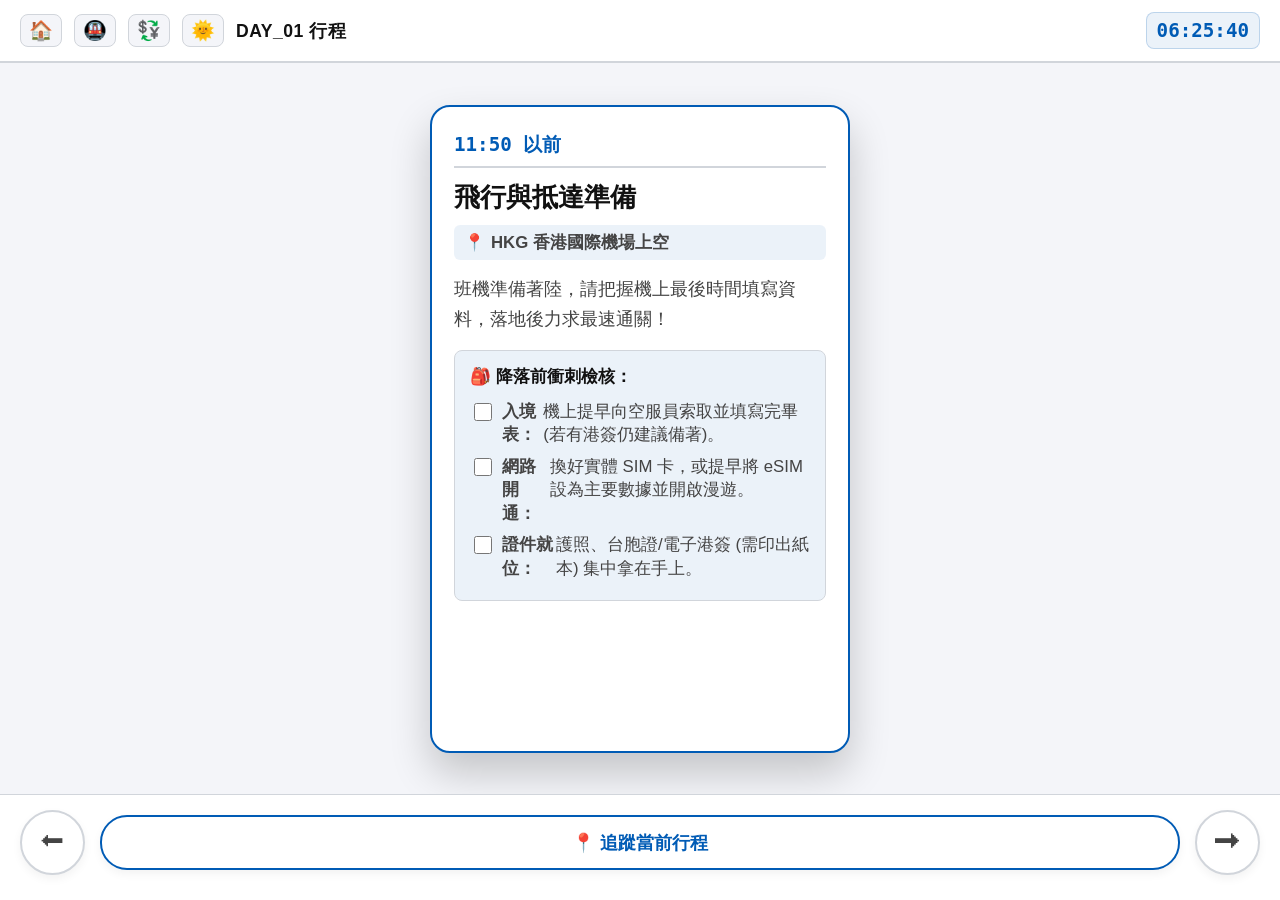
==== commit f47f2736: "Add files via upload" ====
--- a/hk_day01.html
+++ b/hk_day01.html
@@ -7,6 +7,7 @@
     <link rel="stylesheet" href="common.css">
 </head>
 <body>
+
     <div class="sys-header">
         <div class="header-left">
             <a href="index.html?hub=1" class="theme-toggle" style="text-decoration: none; display: flex; align-items: center; justify-content: center;" title="回主選單大廳">🏠</a>
@@ -24,81 +25,102 @@
                 <span style="font-size: 0.9rem; color: var(--text-sub);">約合台幣：</span>
                 <span style="font-size: 1.3rem; font-weight: 900; color: #d93025; font-family: 'Consolas', monospace;"><span id="twd-output">0</span></span>
             </div>
-            <small id="rate-display" style="color:var(--text-sub); text-align: right; font-size: 0.75rem; display: block; margin-top: 4px;">準備獲取即時網路匯率...</small>
-        </div>
-
-        <div id="mtr-panel" class="currency-panel" style="left: 55px; width: 260px;">
-            <div style="font-size: 0.95rem; font-weight: 800; color: var(--tech-blue); border-bottom: 1px dashed var(--border-color); padding-bottom: 5px;">點到點導航雷達</div>
-            <div class="mtr-selectors">
-                <select id="mtr-origin">
-                    <optgroup label="港島線 (藍)">
-                        <option value="ISL-WAC" selected>灣仔</option>
-                        <option value="ISL-CEN">中環</option><option value="ISL-CAB">銅鑼灣</option>
-                        <option value="ISL-TIH">天后</option><option value="ISL-SYP">西營盤</option>
-                    </optgroup>
-                    <optgroup label="荃灣線 (紅)">
-                        <option value="TWL-TST">尖沙咀</option><option value="TWL-MOK">旺角</option>
-                        <option value="TWL-JOR">佐敦</option><option value="TWL-SSP">深水埗</option>
-                    </optgroup>
-                </select>
-                <span style="display:flex; align-items:center; color:var(--text-sub);">➔</span>
-                <select id="mtr-dest">
-                    <optgroup label="港島線 (藍)">
-                        <option value="ISL-WAC">灣仔</option><option value="ISL-CEN">中環</option>
-                        <option value="ISL-CAB">銅鑼灣</option><option value="ISL-TIH">天后</option>
-                        <option value="ISL-SYP">西營盤</option>
-                    </optgroup>
-                    <optgroup label="荃灣線 (紅)">
-                        <option value="TWL-TST">尖沙咀</option><option value="TWL-MOK" selected>旺角</option>
-                        <option value="TWL-JOR">佐敦</option><option value="TWL-SSP">深水埗</option>
-                    </optgroup>
-                </select>
-            </div>
-            <button onclick="scanGlobalMTR()" style="background: var(--tech-blue); color: white; border: none; padding: 8px; border-radius: 6px; font-weight: bold; cursor: pointer; margin-top: 5px;">📡 掃描路線</button>
-            <div id="mtr-result" style="display: none; flex-direction: column; gap: 8px; margin-top: 10px; padding-top: 10px; border-top: 1px dashed var(--border-color);">
-                <div style="display: flex; justify-content: space-between;"><span style="color: var(--text-sub); font-size: 0.9rem;">距離下班車：</span><strong id="mtr-ttnt" style="color: #d93025; font-family: 'Consolas'; font-size: 1.1rem;">-- 分鐘</strong></div>
-                <div style="display: flex; justify-content: space-between;"><span style="color: var(--text-sub); font-size: 0.9rem;">上車時間：</span><strong id="mtr-board-time" style="color: var(--text-main); font-family: 'Consolas'; font-size: 1.1rem;">--:--</strong></div>
-                <div style="display: flex; justify-content: space-between;"><span style="color: var(--text-sub); font-size: 0.9rem;">預估車程：</span><strong id="mtr-journey-time" style="color: var(--text-main); font-family: 'Consolas'; font-size: 1.1rem;">-- 分鐘</strong></div>
-                <div style="display: flex; justify-content: space-between; align-items: center; background: var(--tech-blue-light); padding: 5px; border-radius: 4px;"><span style="color: var(--tech-blue); font-weight: bold; font-size: 0.9rem;">🎯 預計抵達：</span><strong id="mtr-arrive-time" style="color: var(--tech-blue); font-family: 'Consolas'; font-size: 1.3rem;">--:--</strong></div>
-            </div>
-            <small id="mtr-status" style="color:var(--text-sub); text-align: center; font-size: 0.75rem; margin-top: 5px;">選擇起終點並點擊掃描</small>
+        </div>
+
+        <div id="mtr-panel" class="currency-panel" style="left: 55px; width: 280px;">
+            <div style="font-size: 0.95rem; font-weight: 800; color: var(--tech-blue); border-bottom: 1px dashed var(--border-color); padding-bottom: 5px;">港鐵全路網即時看板</div>
+            <div class="mtr-selectors" style="flex-direction: column; gap: 8px; margin-top: 10px;">
+                <select id="mtr-line-select" onchange="updateMTRStations()" style="padding: 8px; border-radius: 6px; font-weight: bold;"></select>
+                <select id="mtr-sta-select" style="padding: 8px; border-radius: 6px; font-weight: bold;"></select>
+            </div>
+            <button onclick="scanStationMTR()" style="background: var(--tech-blue); color: white; border: none; padding: 8px; border-radius: 6px; font-weight: bold; cursor: pointer; margin-top: 10px;">📡 掃描月台動態</button>
+            <div id="mtr-result" style="display: none; flex-direction: column; gap: 10px; margin-top: 10px; padding-top: 10px; border-top: 1px dashed var(--border-color);">
+                <div style="background: var(--bg-color); padding: 8px; border-radius: 6px; border-left: 4px solid var(--tech-blue);">
+                    <div style="font-size: 0.85rem; color: var(--text-sub);">往 <span id="mtr-up-dest" style="font-weight:bold; color:var(--text-main);">--</span></div>
+                    <div id="mtr-up-time" style="font-family: 'Consolas', monospace; font-size: 1.2rem; font-weight: 900; color: #d93025; margin-top: 2px;">--</div>
+                </div>
+                <div style="background: var(--bg-color); padding: 8px; border-radius: 6px; border-left: 4px solid #e65100;">
+                    <div style="font-size: 0.85rem; color: var(--text-sub);">往 <span id="mtr-down-dest" style="font-weight:bold; color:var(--text-main);">--</span></div>
+                    <div id="mtr-down-time" style="font-family: 'Consolas', monospace; font-size: 1.2rem; font-weight: 900; color: #d93025; margin-top: 2px;">--</div>
+                </div>
+            </div>
+            <small id="mtr-status" style="color:var(--text-sub); text-align: center; font-size: 0.75rem; margin-top: 8px;">選擇路線與車站</small>
         </div>
     </div>
 
     <div class="card-stack" id="stack" onclick="closeCurrencyPanel()">
+        
         <div class="card" data-start="00:00" data-end="11:50">
-            <span class="time">11:50 以前</span><h3 class="title">飛行與抵達</h3>
-            <div class="location-bar">HKG 香港國際機場 (一號客運大樓)</div>
-            <div class="desc">
-                班機準備著陸，系統時間同步中。
+            <span class="time">11:50 以前</span>
+            <h3 class="title">飛行與抵達準備</h3>
+            <div class="location-bar">HKG 香港國際機場上空</div>
+            <div class="desc">
+                班機準備著陸，請把握機上最後時間填寫資料，落地後力求最速通關！
                 <div class="checklist">
-                    <div class="checklist-title">降落前檢核行動：</div>
-                    <label><input type="checkbox"> 護照 / 台胞證 / 電子港簽</label>
-                    <label><input type="checkbox"> 香港入境申報表 (若無港簽需填寫)</label>
-                    <label><input type="checkbox"> 手機更換 SIM 卡 / 開通 eSIM</label>
+                    <div class="checklist-title">🎒 降落前衝刺檢核：</div>
+                    <label><input type="checkbox"> <b>入境表：</b> 機上提早向空服員索取並填寫完畢 (若有港簽仍建議備著)。</label>
+                    <label><input type="checkbox"> <b>網路開通：</b> 換好實體 SIM 卡，或提早將 eSIM 設為主要數據並開啟漫遊。</label>
+                    <label><input type="checkbox"> <b>證件就位：</b> 護照、台胞證/電子港簽 (需印出紙本) 集中拿在手上。</label>
                 </div>
             </div>
         </div>
 
         <div class="card" data-start="11:50" data-end="13:00">
-            <span class="time">11:50 - 13:00</span><h3 class="title">入境、領行李、緩衝</h3>
+            <span class="time">11:50 - 13:00</span>
+            <h3 class="title">入境、領行李、緩衝</h3>
             <div class="location-bar">抵港大堂 (Arrival Hall)</div>
             <div class="desc">
-                跟隨頭頂「抵港/行李認領」黃色指標前進。<div class="info-group"><div class="tag-row"><span class="tag t-time">⏱ 耗時</span><p>預估通關與等行李約需 1 小時 10 分鐘。</p></div></div>
+                下機後跟隨頭頂「抵港/行李認領 (Arrivals)」的黃色指標快步前進。
+                <div class="info-group">
+                    <div class="tag-row"><span class="tag t-tip">💡 通關戰術</span><p>香港海關效率頗高，通關後抬頭看電子螢幕，尋找自己航班的<b>「行李轉盤號碼」</b>。</p></div>
+                    <div class="tag-row"><span class="tag t-time">⏱ 耗時預估</span><p>從下機、排隊海關到拿到行李，平均約需 50 分鐘至 1 小時 10 分鐘。</p></div>
+                </div>
             </div>
         </div>
 
         <div class="card" data-start="13:00" data-end="13:10">
-            <span class="time">13:00 - 13:10</span><h3 class="title">交通票券購入</h3>
+            <span class="time">13:00 - 13:10</span>
+            <h3 class="title">交通票券購入</h3>
             <div class="location-bar">接機大堂 A/B 區「客務中心」</div>
-            <div class="desc">出海關抵達大廳後，完全不需要上下樓層。</div>
+            <div class="desc">
+                出海關大門抵達接機大廳後，<b>完全不需要上下樓層</b>。
+                
+                <div class="indoor-map">
+                    <div class="indoor-map-title">TACTICAL ROUTE: 機場室內動線</div>
+                    <div class="path-container">
+                        <div class="path-node">
+                            <div class="p-dot"></div>
+                            <div class="p-label">海關檢查 & 綠色免申報通道</div>
+                        </div>
+                        <div class="path-node active">
+                            <div class="p-dot"></div>
+                            <div class="p-label">
+                                接機大堂 (Arrival Hall)
+                                <span class="p-sub">📍 目標：尋找大堂中央的「圓形客務中心」購買八達通或機場快線套票。</span>
+                            </div>
+                        </div>
+                        <div class="path-node">
+                            <div class="p-dot"></div>
+                            <div class="p-label">
+                                機場快線月台
+                                <span class="p-sub">👉 買完票後，往「正前方大門」直走即達月台，連逼卡都不用！</span>
+                            </div>
+                        </div>
+                    </div>
+                </div>
+
+                <div class="info-group">
+                    <div class="tag-row"><span class="tag t-tip">⚠️ 避坑指南</span><p>若發現客務中心大排長龍，建議直接使用手機 <b>Klook 購買機場快線 QR Code</b>，可直接刷手機進站，省去排隊時間！</p></div>
+                </div>
+            </div>
         </div>
 
         <div class="card" data-start="13:10" data-end="13:35">
-            <span class="time">13:10 - 13:35</span><h3 class="title">搭乘機場快線</h3>
-            <div class="location-bar">往市區方向 (機場 ➔ 香港站)</div>
-            <div class="desc">
-                班次密集，每 10-15 分鐘一班車。車程極快，僅需 24 分鐘直達市區。
+            <span class="time">13:10 - 13:35</span>
+            <h3 class="title">搭乘機場快線 (AEL)</h3>
+            <div class="location-bar">機場站 ➔ 香港站</div>
+            <div class="desc">
+                車程極快，僅需 24 分鐘直達港島市區。車內第一節與最後一節車廂配有 USB 充電座與免費 Wi-Fi。
                 
                 <div class="card-mtr-widget" data-from="AEL-AIR" data-to="AEL-HOK">
                     <div class="w-header">
@@ -114,46 +136,77 @@
                         </div>
                     </div>
                 </div>
-
             </div>
         </div>
 
         <div class="card" data-start="13:35" data-end="14:15">
-            <span class="time">13:35 - 14:15</span><h3 class="title">前往飯店 (轉乘)</h3>
-            <div class="location-bar">香港站的士站 (Taxi Stand)</div>
-            <div class="desc">
-                抵達香港站後，依循「的士 (Taxi)」指標前往排班處。
-                <div class="plan-b"><div class="plan-b-title">🚖 給司機看的地址 (可截圖/放大)</div><b style="font-size: 1.2rem; color: #111;">灣仔 皇后大道東 373號<br>英皇駿景酒店 (The Emperor Hotel)</b></div>
+            <span class="time">13:35 - 14:15</span>
+            <h3 class="title">轉乘的士前往飯店</h3>
+            <div class="location-bar">香港站 的士排班站 (Taxi Stand)</div>
+            <div class="desc">
+                抵達香港站後，依循「的士 (Taxi)」指標前往排班處。港島區請搭乘<b>「紅色市區的士」</b>。
+                <div class="plan-b">
+                    <div class="plan-b-title">🚖 給司機看的地址 (請放大給司機看)</div>
+                    <b style="font-size: 1.3rem; color: #111;">灣仔 皇后大道東 373號<br>英皇駿景酒店<br><span style="font-size: 1rem; color: #666;">(The Emperor Hotel)</span></b>
+                </div>
+                <div class="info-group">
+                    <div class="tag-row"><span class="tag t-money">💰 車資預估</span><p>跳表約 $50 - $70 HKD。注意：<b>行李放後車廂每件需加收 $6 HKD</b>。備好百元或小鈔，司機通常不找千元大鈔。</p></div>
+                </div>
             </div>
             <a href="https://maps.google.com/?q=The+Emperor+Hotel+Hong+Kong" target="_blank" class="nav-btn">開啟 GPS 導航至飯店</a>
         </div>
 
         <div class="card" data-start="14:15" data-end="15:10">
-            <span class="time">14:15 - 15:10</span><h3 class="title">飯店入住與整頓</h3>
+            <span class="time">14:15 - 15:10</span>
+            <h3 class="title">飯店入住與整頓</h3>
             <div class="location-bar">英皇駿景酒店 LOBBY</div>
-            <div class="desc">辦理 Check-in 手續，卸下行李裝備。</div>
+            <div class="desc">
+                辦理 Check-in 手續，卸下沉重的行李裝備，準備輕裝上陣。
+                <div class="checklist">
+                    <div class="checklist-title">🏨 入房與出門確認：</div>
+                    <label><input type="checkbox"> <b>押金：</b> 準備一張信用卡給櫃檯刷空卡當作押金。</label>
+                    <label><input type="checkbox"> <b>轉接頭：</b> 檢查房內是否有「英規三角插座」，若無可向櫃檯借用。</label>
+                    <label><input type="checkbox"> <b>輕裝出門：</b> 護照鎖入保險箱，只帶隨身小包、八達通與足夠的港幣現金出發！</label>
+                </div>
+            </div>
         </div>
 
         <div class="card" data-start="15:10" data-end="17:20">
-            <span class="time">15:10 - 17:20</span><h3 class="title">甘牌燒鵝 (遲午餐)</h3>
+            <span class="time">15:10 - 17:20</span>
+            <h3 class="title">甘牌燒鵝 (遲午餐)</h3>
             <div class="location-bar">灣仔軒尼詩道226號</div>
-            <div class="desc">連續多年榮獲米其林一星，全港最火紅燒臘。<div class="info-group"><div class="tag-row"><span class="tag t-time">⏱ 耗時</span><p>抵達後第一件事：先去門口抽號碼牌！下午時段預估排隊 40-60 分鐘。</p></div></div></div>
+            <div class="desc">
+                米其林一星傳奇燒臘！因為不能訂位，抵達後<b>第一件事就是去門口找店員拿號碼牌</b>！
+                <div class="info-group">
+                    <div class="tag-row"><span class="tag t-star">🍖 必點神菜</span><p><b>1. 燒鵝下庄：</b> 包含肥美鵝腿的下半部，油脂豐富表皮酥脆。<br><b>2. 肥燶叉燒：</b> 指定要「半肥瘦」帶點微焦，入口即化。<br><b>3. 凍檸茶：</b> 喝之前記得用湯匙狂戳底部的檸檬片把香味壓出來！</p></div>
+                    <div class="tag-row"><span class="tag t-tip">💡 戰術指南</span><p>若抽完號碼牌發現要等超過 40 分鐘，可先至附近的「灣仔街市」或「利東街」散步，不要死守在門口浪費時間。</p></div>
+                </div>
+            </div>
             <a href="https://maps.google.com/?q=Kam's+Roast+Goose" target="_blank" class="nav-btn">開啟 GPS 導航至甘牌</a>
         </div>
 
         <div class="card" data-start="17:20" data-end="20:00">
-            <span class="time">17:20 - 20:00</span><h3 class="title">銅鑼灣小店巡禮</h3>
+            <span class="time">17:20 - 20:00</span>
+            <h3 class="title">銅鑼灣神級蛋撻與逛街</h3>
             <div class="location-bar">銅鑼灣商圈</div>
-            <div class="desc">飯後移動，主攻當紅烘焙神店與逛街。</div>
+            <div class="desc">
+                朝聖香港目前最火紅的兩大神級蛋撻！買完後可在銅鑼灣 (SOGO、時代廣場) 盡情逛街消化。
+                <div class="info-group">
+                    <div class="tag-row"><span class="tag t-star">🥐 Bakehouse</span><p><b>「酸種蛋撻 (Sourdough Egg Tart)」</b><br>📍 啟超道16號。<br>外殼像可頌般酥脆，內餡奶香極濃。強烈建議直接買一盒 (6顆) 帶回飯店當隔天早餐！</p></div>
+                    <div class="tag-row"><span class="tag t-star">🧁 Hashtag B</span><p><b>「拿破崙焦糖千層撻」</b><br>📍 利園山道73號。<br>獨創的花朵造型，底部有濃郁的焦糖醬，口感層次極度豐富。</p></div>
+                    <div class="tag-row"><span class="tag t-tip">⚠️ 避坑</span><p>這兩家店通常大排長龍，且提早賣完就收攤。若不想提著重物逛街，建議買完找地方先吃掉幾顆。</p></div>
+                </div>
+            </div>
             <a href="https://maps.google.com/?q=Bakehouse+Causeway+Bay" target="_blank" class="nav-btn">開啟 GPS 導航至 Bakehouse</a>
         </div>
 
         <div class="card" data-start="20:00" data-end="21:35">
-            <span class="time">20:00 - 21:35</span><h3 class="title">華姐清湯腩 (晚餐)</h3>
-            <div class="location-bar">天后電氣道13號</div>
-            <div class="desc">
-                米其林必比登推薦，湯頭用牛骨與多種藥材熬製。
-
+            <span class="time">20:00 - 21:35</span>
+            <h3 class="title">華姐清湯腩 (晚餐)</h3>
+            <div class="location-bar">天后電氣道13號 (港鐵天后站 A2 出口對面)</div>
+            <div class="desc">
+                米其林必比登推薦的清湯牛腩名店，湯頭清甜不膩口，完美溫暖你逛了一整個下午的胃。
+                
                 <div class="card-mtr-widget" data-from="ISL-CAB" data-to="ISL-TIH">
                     <div class="w-header">
                         <span class="w-title">🚇 戰術雷達：銅鑼灣 ➔ 天后</span>
@@ -169,26 +222,42 @@
                     </div>
                 </div>
 
+                <div class="info-group">
+                    <div class="tag-row"><span class="tag t-star">🍜 推薦必點</span><p><b>1. 清湯牛腩河粉：</b> 牛腩軟嫩入味，河粉吸滿大骨與藥材熬製的精華高湯。<br><b>2. 淨蘿蔔：</b> 絕對必點的隱藏神菜！白蘿蔔吸飽了牛肉高湯，極度鮮甜多汁。</p></div>
+                    <div class="tag-row"><span class="tag t-tip">💡 點餐技巧</span><p>喜歡吃帶點油脂口感的，可以直接跟老闆點「崩沙腩」或「坑腩」(這兩個部位數量有限，晚上去可能賣完)。</p></div>
+                </div>
             </div>
             <a href="https://maps.google.com/?q=Sister+Wah+Hong+Kong" target="_blank" class="nav-btn">開啟 GPS 導航至華姐</a>
         </div>
 
         <div class="card" data-start="21:35" data-end="22:45">
-            <span class="time">21:35 - 22:45</span><h3 class="title">甜姨姨私房甜品</h3>
-            <div class="location-bar">天后清風街13號</div>
-            <div class="desc">體驗正宗香港人的夜生活：飯後糖水。</div>
+            <span class="time">21:35 - 22:45</span>
+            <h3 class="title">甜姨姨私房甜品 (宵夜)</h3>
+            <div class="location-bar">天后清風街13號 (從華姐步行 3 分鐘)</div>
+            <div class="desc">
+                體驗正宗香港人的夜生活：飯後吃「糖水」。這家店也是港劇迷必來朝聖的經典場景。
+                <div class="info-group">
+                    <div class="tag-row"><span class="tag t-star">🍨 推薦必點</span><p><b>1. 榴槤豆腐花：</b> 他們家的招牌，榴槤味極度濃郁，愛好者必點。<br><b>2. 芒果神冰：</b> 滿滿的鮮甜芒果果肉配上綿密的雪花冰，清爽解膩。<br><b>3. 芝麻糊豆腐花：</b> 溫潤順口，是不敢吃榴槤的好選擇。</p></div>
+                </div>
+            </div>
             <a href="https://maps.google.com/?q=Auntie+Sweet+Tin+Hau" target="_blank" class="nav-btn">開啟 GPS 導航至甜姨姨</a>
         </div>
 
         <div class="card" data-start="22:45" data-end="23:59">
-            <span class="time">22:45 - 23:30</span><h3 class="title">搭乘叮叮車回飯店</h3>
-            <div class="location-bar">上車點：琉璃街站 ➔ 皇后大道東</div>
-            <div class="desc">搭乘雙層電車，以最便宜浪漫的方式結束第一天。</div>
+            <span class="time">22:45 - 23:30</span>
+            <h3 class="title">搭乘叮叮車浪漫回飯店</h3>
+            <div class="location-bar">上車點：琉璃街站 ➔ 下車點：聯發街 或 汕頭街</div>
+            <div class="desc">
+                搭乘百年歷史的雙層電車「叮叮車」，以最便宜、最接地氣的方式結束第一天充實的行程。
+                <div class="info-group">
+                    <div class="tag-row"><span class="tag t-star">📸 體驗亮點</span><p>強烈建議直接爬上二樓，搶最前面的「車長視角」座位。晚風吹拂配上香港街頭霓虹燈，超級有電影感！</p></div>
+                    <div class="tag-row"><span class="tag t-tip">💡 搭車必備常識</span><p>1. <b>辨識方向：</b> 車頭螢幕顯示往「堅尼地城、石塘咀、跑馬地」皆可搭乘 (往西行)。<br>2. <b>後門上車：</b> 上車直接走上去找位子，不需要刷卡。<br>3. <b>前門下車：</b> 下車時走到司機旁拍八達通卡，均一價 $3 HKD。</p></div>
+                </div>
+            </div>
             <a href="https://maps.google.com/?q=The+Emperor+Hotel+Hong+Kong" target="_blank" class="nav-btn">開啟 GPS 導航回飯店</a>
         </div>
 
     </div>
-
     <div class="controls">
         <button class="btn" id="btn-prev" title="上一個行程">⬅</button>
         <button class="btn btn-center" id="btn-now">📍 追蹤當前行程</button>
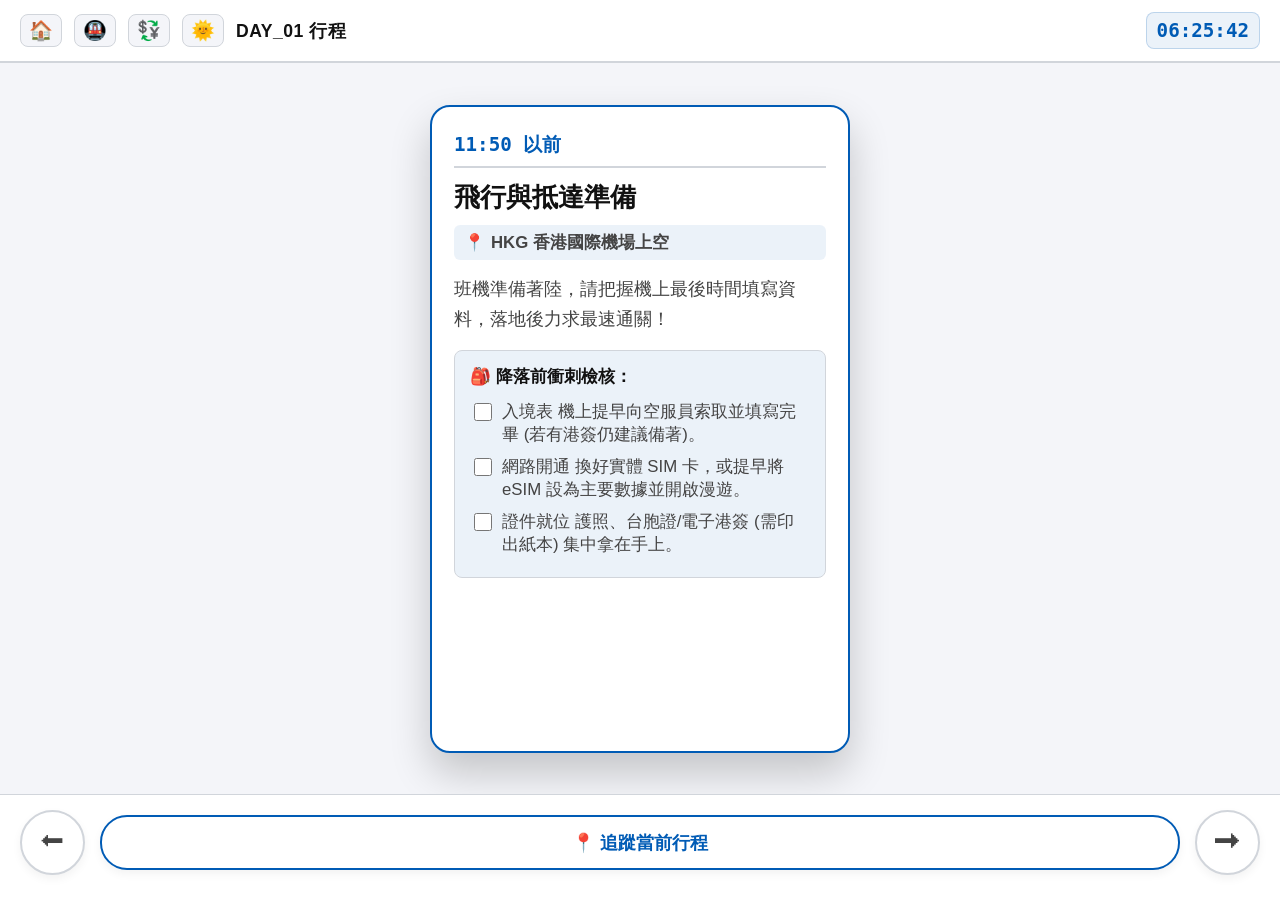
==== commit 3344ddb2: "Add files via upload" ====
--- a/hk_day01.html
+++ b/hk_day01.html
@@ -56,11 +56,30 @@
             <div class="location-bar">HKG 香港國際機場上空</div>
             <div class="desc">
                 班機準備著陸，請把握機上最後時間填寫資料，落地後力求最速通關！
+                
                 <div class="checklist">
                     <div class="checklist-title">🎒 降落前衝刺檢核：</div>
-                    <label><input type="checkbox"> <b>入境表：</b> 機上提早向空服員索取並填寫完畢 (若有港簽仍建議備著)。</label>
-                    <label><input type="checkbox"> <b>網路開通：</b> 換好實體 SIM 卡，或提早將 eSIM 設為主要數據並開啟漫遊。</label>
-                    <label><input type="checkbox"> <b>證件就位：</b> 護照、台胞證/電子港簽 (需印出紙本) 集中拿在手上。</label>
+                    <label>
+                        <input type="checkbox">
+                        <div class="check-content">
+                            <span class="check-title">入境表</span>
+                            <span class="check-desc">機上提早向空服員索取並填寫完畢 (若有港簽仍建議備著)。</span>
+                        </div>
+                    </label>
+                    <label>
+                        <input type="checkbox">
+                        <div class="check-content">
+                            <span class="check-title">網路開通</span>
+                            <span class="check-desc">換好實體 SIM 卡，或提早將 eSIM 設為主要數據並開啟漫遊。</span>
+                        </div>
+                    </label>
+                    <label>
+                        <input type="checkbox">
+                        <div class="check-content">
+                            <span class="check-title">證件就位</span>
+                            <span class="check-desc">護照、台胞證/電子港簽 (需印出紙本) 集中拿在手上。</span>
+                        </div>
+                    </label>
                 </div>
             </div>
         </div>
@@ -153,7 +172,7 @@
                     <div class="tag-row"><span class="tag t-money">💰 車資預估</span><p>跳表約 $50 - $70 HKD。注意：<b>行李放後車廂每件需加收 $6 HKD</b>。備好百元或小鈔，司機通常不找千元大鈔。</p></div>
                 </div>
             </div>
-            <a href="https://maps.google.com/?q=The+Emperor+Hotel+Hong+Kong" target="_blank" class="nav-btn">開啟 GPS 導航至飯店</a>
+            <a href="http://googleusercontent.com/maps.google.com/?q=The+Emperor+Hotel+Hong+Kong" target="_blank" class="nav-btn">開啟 GPS 導航至飯店</a>
         </div>
 
         <div class="card" data-start="14:15" data-end="15:10">
@@ -162,11 +181,30 @@
             <div class="location-bar">英皇駿景酒店 LOBBY</div>
             <div class="desc">
                 辦理 Check-in 手續，卸下沉重的行李裝備，準備輕裝上陣。
+                
                 <div class="checklist">
                     <div class="checklist-title">🏨 入房與出門確認：</div>
-                    <label><input type="checkbox"> <b>押金：</b> 準備一張信用卡給櫃檯刷空卡當作押金。</label>
-                    <label><input type="checkbox"> <b>轉接頭：</b> 檢查房內是否有「英規三角插座」，若無可向櫃檯借用。</label>
-                    <label><input type="checkbox"> <b>輕裝出門：</b> 護照鎖入保險箱，只帶隨身小包、八達通與足夠的港幣現金出發！</label>
+                    <label>
+                        <input type="checkbox">
+                        <div class="check-content">
+                            <span class="check-title">押金</span>
+                            <span class="check-desc">準備一張信用卡給櫃檯刷空卡當作押金。</span>
+                        </div>
+                    </label>
+                    <label>
+                        <input type="checkbox">
+                        <div class="check-content">
+                            <span class="check-title">轉接頭</span>
+                            <span class="check-desc">檢查房內是否有「英規三角插座」，若無可向櫃檯借用。</span>
+                        </div>
+                    </label>
+                    <label>
+                        <input type="checkbox">
+                        <div class="check-content">
+                            <span class="check-title">輕裝出門</span>
+                            <span class="check-desc">護照鎖入保險箱，只帶隨身小包、八達通與足夠的港幣現金出發！</span>
+                        </div>
+                    </label>
                 </div>
             </div>
         </div>
@@ -178,11 +216,15 @@
             <div class="desc">
                 米其林一星傳奇燒臘！因為不能訂位，抵達後<b>第一件事就是去門口找店員拿號碼牌</b>！
                 <div class="info-group">
-                    <div class="tag-row"><span class="tag t-star">🍖 必點神菜</span><p><b>1. 燒鵝下庄：</b> 包含肥美鵝腿的下半部，油脂豐富表皮酥脆。<br><b>2. 肥燶叉燒：</b> 指定要「半肥瘦」帶點微焦，入口即化。<br><b>3. 凍檸茶：</b> 喝之前記得用湯匙狂戳底部的檸檬片把香味壓出來！</p></div>
+                    <div class="tag-row"><span class="tag t-money">💰 總價約 $245</span><p>
+                        <b>燒鵝下庄</b> (約$165)、<b>肥燶叉燒</b> (約$80)。<br>
+                        <span style="color:#d93025; font-size: 0.9rem; font-weight: bold; display:block; margin-top:4px;">💳 支援：現金、八達通、支付寶 (不可刷卡)</span>
+                        <span style="color:#e65100; font-size: 0.9rem; font-weight: bold; display:block; margin-top:2px;">⚠️ 低消：無特別規定，通常每人點一品項</span>
+                    </p></div>
                     <div class="tag-row"><span class="tag t-tip">💡 戰術指南</span><p>若抽完號碼牌發現要等超過 40 分鐘，可先至附近的「灣仔街市」或「利東街」散步，不要死守在門口浪費時間。</p></div>
                 </div>
             </div>
-            <a href="https://maps.google.com/?q=Kam's+Roast+Goose" target="_blank" class="nav-btn">開啟 GPS 導航至甘牌</a>
+            <a href="http://googleusercontent.com/maps.google.com/?q=甘牌燒鵝" target="_blank" class="nav-btn">開啟 GPS 導航至甘牌</a>
         </div>
 
         <div class="card" data-start="17:20" data-end="20:00">
@@ -192,12 +234,25 @@
             <div class="desc">
                 朝聖香港目前最火紅的兩大神級蛋撻！買完後可在銅鑼灣 (SOGO、時代廣場) 盡情逛街消化。
                 <div class="info-group">
-                    <div class="tag-row"><span class="tag t-star">🥐 Bakehouse</span><p><b>「酸種蛋撻 (Sourdough Egg Tart)」</b><br>📍 啟超道16號。<br>外殼像可頌般酥脆，內餡奶香極濃。強烈建議直接買一盒 (6顆) 帶回飯店當隔天早餐！</p></div>
-                    <div class="tag-row"><span class="tag t-star">🧁 Hashtag B</span><p><b>「拿破崙焦糖千層撻」</b><br>📍 利園山道73號。<br>獨創的花朵造型，底部有濃郁的焦糖醬，口感層次極度豐富。</p></div>
-                    <div class="tag-row"><span class="tag t-tip">⚠️ 避坑</span><p>這兩家店通常大排長龍，且提早賣完就收攤。若不想提著重物逛街，建議買完找地方先吃掉幾顆。</p></div>
-                </div>
-            </div>
-            <a href="https://maps.google.com/?q=Bakehouse+Causeway+Bay" target="_blank" class="nav-btn">開啟 GPS 導航至 Bakehouse</a>
+                    <div class="tag-row"><span class="tag t-star">🥐 Bakehouse</span><p>
+                        <b>「酸種蛋撻」($12.5 HKD/顆)</b><br>
+                        外殼像可頌般酥脆，內餡奶香極濃。<br>
+                        <span style="color:#d93025; font-size: 0.9rem; font-weight: bold; display:block; margin-top:4px;">💳 支援：信用卡、Apple Pay、八達通 (不收現)</span>
+                        <span style="color:#e65100; font-size: 0.9rem; font-weight: bold; display:block; margin-top:2px;">⚠️ 低消：無 (外帶店)</span>
+                    </p></div>
+                    <div class="tag-row"><span class="tag t-star">🧁 Hashtag B</span><p>
+                        <b>「拿破崙焦糖千層撻」($18 HKD/顆)</b><br>
+                        獨創花朵造型，底部有濃郁焦糖醬。<br>
+                        <span style="color:#2e7d32; font-size: 0.9rem; font-weight: bold; display:block; margin-top:4px;">💳 支援：現金、信用卡、八達通</span>
+                        <span style="color:#e65100; font-size: 0.9rem; font-weight: bold; display:block; margin-top:2px;">⚠️ 低消：無 (外帶店)</span>
+                    </p></div>
+                </div>
+            </div>
+            
+            <div style="display: flex; flex-direction: column; gap: 10px; margin-top: 15px; flex-shrink: 0;">
+                <a href="http://googleusercontent.com/maps.google.com/?q=Bakehouse+Causeway+Bay" target="_blank" class="nav-btn" style="margin-top: 0;">開啟 GPS 導航至 Bakehouse</a>
+                <a href="http://googleusercontent.com/maps.google.com/?q=Hashtag+B+Causeway+Bay" target="_blank" class="nav-btn" style="margin-top: 0; border-color: #515154; color: #515154;">開啟 GPS 導航至 Hashtag B</a>
+            </div>
         </div>
 
         <div class="card" data-start="20:00" data-end="21:35">
@@ -223,11 +278,15 @@
                 </div>
 
                 <div class="info-group">
-                    <div class="tag-row"><span class="tag t-star">🍜 推薦必點</span><p><b>1. 清湯牛腩河粉：</b> 牛腩軟嫩入味，河粉吸滿大骨與藥材熬製的精華高湯。<br><b>2. 淨蘿蔔：</b> 絕對必點的隱藏神菜！白蘿蔔吸飽了牛肉高湯，極度鮮甜多汁。</p></div>
-                    <div class="tag-row"><span class="tag t-tip">💡 點餐技巧</span><p>喜歡吃帶點油脂口感的，可以直接跟老闆點「崩沙腩」或「坑腩」(這兩個部位數量有限，晚上去可能賣完)。</p></div>
-                </div>
-            </div>
-            <a href="https://maps.google.com/?q=Sister+Wah+Hong+Kong" target="_blank" class="nav-btn">開啟 GPS 導航至華姐</a>
+                    <div class="tag-row"><span class="tag t-money">💰 總價約 $80</span><p>
+                        <b>清湯牛腩河粉</b> (約$60)、<b>淨蘿蔔</b> (約$20)。<br>
+                        <span style="color:#d93025; font-size: 0.9rem; font-weight: bold; display:block; margin-top:4px;">💳 支援：現金、八達通 (不可刷卡)</span>
+                        <span style="color:#e65100; font-size: 0.9rem; font-weight: bold; display:block; margin-top:2px;">⚠️ 低消：每人 $55 HKD</span>
+                    </p></div>
+                    <div class="tag-row"><span class="tag t-tip">💡 點餐技巧</span><p>喜歡吃帶點油脂口感的，可以點「崩沙腩」或「坑腩」(數量有限，晚上去可能賣完)。</p></div>
+                </div>
+            </div>
+            <a href="http://googleusercontent.com/maps.google.com/?q=華姐清湯腩" target="_blank" class="nav-btn">開啟 GPS 導航至華姐</a>
         </div>
 
         <div class="card" data-start="21:35" data-end="22:45">
@@ -237,24 +296,69 @@
             <div class="desc">
                 體驗正宗香港人的夜生活：飯後吃「糖水」。這家店也是港劇迷必來朝聖的經典場景。
                 <div class="info-group">
-                    <div class="tag-row"><span class="tag t-star">🍨 推薦必點</span><p><b>1. 榴槤豆腐花：</b> 他們家的招牌，榴槤味極度濃郁，愛好者必點。<br><b>2. 芒果神冰：</b> 滿滿的鮮甜芒果果肉配上綿密的雪花冰，清爽解膩。<br><b>3. 芝麻糊豆腐花：</b> 溫潤順口，是不敢吃榴槤的好選擇。</p></div>
-                </div>
-            </div>
-            <a href="https://maps.google.com/?q=Auntie+Sweet+Tin+Hau" target="_blank" class="nav-btn">開啟 GPS 導航至甜姨姨</a>
-        </div>
-
-        <div class="card" data-start="22:45" data-end="23:59">
+                    <div class="tag-row"><span class="tag t-money">💰 總價約 $103</span><p>
+                        <b>榴槤豆腐花</b> ($55)、<b>芒果神冰</b> ($48)。<br>
+                        <span style="color:#d93025; font-size: 0.9rem; font-weight: bold; display:block; margin-top:4px;">💳 支援：現金、八達通 (不可刷卡)</span>
+                        <span style="color:#e65100; font-size: 0.9rem; font-weight: bold; display:block; margin-top:2px;">⚠️ 低消：每人一份甜品或飲品</span>
+                    </p></div>
+                    <div class="tag-row"><span class="tag t-star">🍨 推薦</span><p>不吃榴槤的人，點「芒果神冰」或是溫潤順口的「芝麻糊豆腐花」絕對不會出錯。</p></div>
+                </div>
+            </div>
+            <a href="http://googleusercontent.com/maps.google.com/?q=甜姨姨私房甜品" target="_blank" class="nav-btn">開啟 GPS 導航至甜姨姨</a>
+        </div>
+
+        <div class="card" data-start="22:45" data-end="23:30">
             <span class="time">22:45 - 23:30</span>
             <h3 class="title">搭乘叮叮車浪漫回飯店</h3>
             <div class="location-bar">上車點：琉璃街站 ➔ 下車點：聯發街 或 汕頭街</div>
             <div class="desc">
-                搭乘百年歷史的雙層電車「叮叮車」，以最便宜、最接地氣的方式結束第一天充實的行程。
-                <div class="info-group">
-                    <div class="tag-row"><span class="tag t-star">📸 體驗亮點</span><p>強烈建議直接爬上二樓，搶最前面的「車長視角」座位。晚風吹拂配上香港街頭霓虹燈，超級有電影感！</p></div>
-                    <div class="tag-row"><span class="tag t-tip">💡 搭車必備常識</span><p>1. <b>辨識方向：</b> 車頭螢幕顯示往「堅尼地城、石塘咀、跑馬地」皆可搭乘 (往西行)。<br>2. <b>後門上車：</b> 上車直接走上去找位子，不需要刷卡。<br>3. <b>前門下車：</b> 下車時走到司機旁拍八達通卡，均一價 $3 HKD。</p></div>
-                </div>
-            </div>
-            <a href="https://maps.google.com/?q=The+Emperor+Hotel+Hong+Kong" target="_blank" class="nav-btn">開啟 GPS 導航回飯店</a>
+                搭乘百年歷史的雙層電車「叮叮車」，以最便宜、最接地氣的方式結束第一天的外出行程。
+                <div class="info-group">
+                    <div class="tag-row"><span class="tag t-money">💰 叮叮車資</span><p>單人單趟皆為 $3 HKD。<b>(支援現金、八達通)</b></p></div>
+                    <div class="tag-row"><span class="tag t-tip">💡 搭車必備常識</span><p>1. <b>辨識方向：</b> 車頭螢幕顯示往「堅尼地城、跑馬地」皆可 (往西行)。<br>2. <b>後門上車：</b> 不需刷卡，直接上二樓搶車頭座位。<br>3. <b>前門下車：</b> 下車時才拍八達通卡付款。</p></div>
+                </div>
+            </div>
+            <a href="http://googleusercontent.com/maps.google.com/?q=The+Emperor+Hotel+Hong+Kong" target="_blank" class="nav-btn">開啟 GPS 導航回飯店</a>
+        </div>
+
+        <div class="card" data-start="23:30" data-end="23:59">
+            <span class="time">23:30 以後</span>
+            <h3 class="title">DAY 01 戰備結算</h3>
+            <div class="location-bar">灣仔英皇駿景酒店</div>
+            <div class="desc">
+                第一天登陸任務圓滿達成！以下為本日<b>雙人總結算</b>預估開銷統計：
+                
+                <div class="data-box">
+                    <span>> 交通：機快($170)+的士($82)+港鐵($10)+叮叮($6) = $268</span>
+                    <span>> 飲食：甘牌($245)+蛋撻($111)+華姐($140)+甜姨姨($103) = $599</span>
+                    <span class="total">> 雙人總計估算: $867 HKD</span>
+                </div>
+
+                <div class="checklist" style="margin-top: 20px;">
+                    <div class="checklist-title">💰 支付方式盤點與建議：</div>
+                    <label>
+                        <input type="checkbox" checked disabled>
+                        <div class="check-content">
+                            <span class="check-title">現金需求 (約 $400 HKD)</span>
+                            <span class="check-desc">甘牌燒鵝、華姐清湯腩、甜姨姨等傳統小店，若沒有八達通，務必備妥足夠現金。</span>
+                        </div>
+                    </label>
+                    <label>
+                        <input type="checkbox" checked disabled>
+                        <div class="check-content">
+                            <span class="check-title">刷卡需求</span>
+                            <span class="check-desc">Bakehouse 強制無現金，請準備好回饋高的海外信用卡或綁定 Apple Pay。</span>
+                        </div>
+                    </label>
+                    <label>
+                        <input type="checkbox" checked disabled>
+                        <div class="check-content">
+                            <span class="check-title">八達通需求</span>
+                            <span class="check-desc">搭乘港鐵、叮叮車必備，也可在上述大部分餐廳作為現金的替代支付。</span>
+                        </div>
+                    </label>
+                </div>
+            </div>
         </div>
 
     </div>
